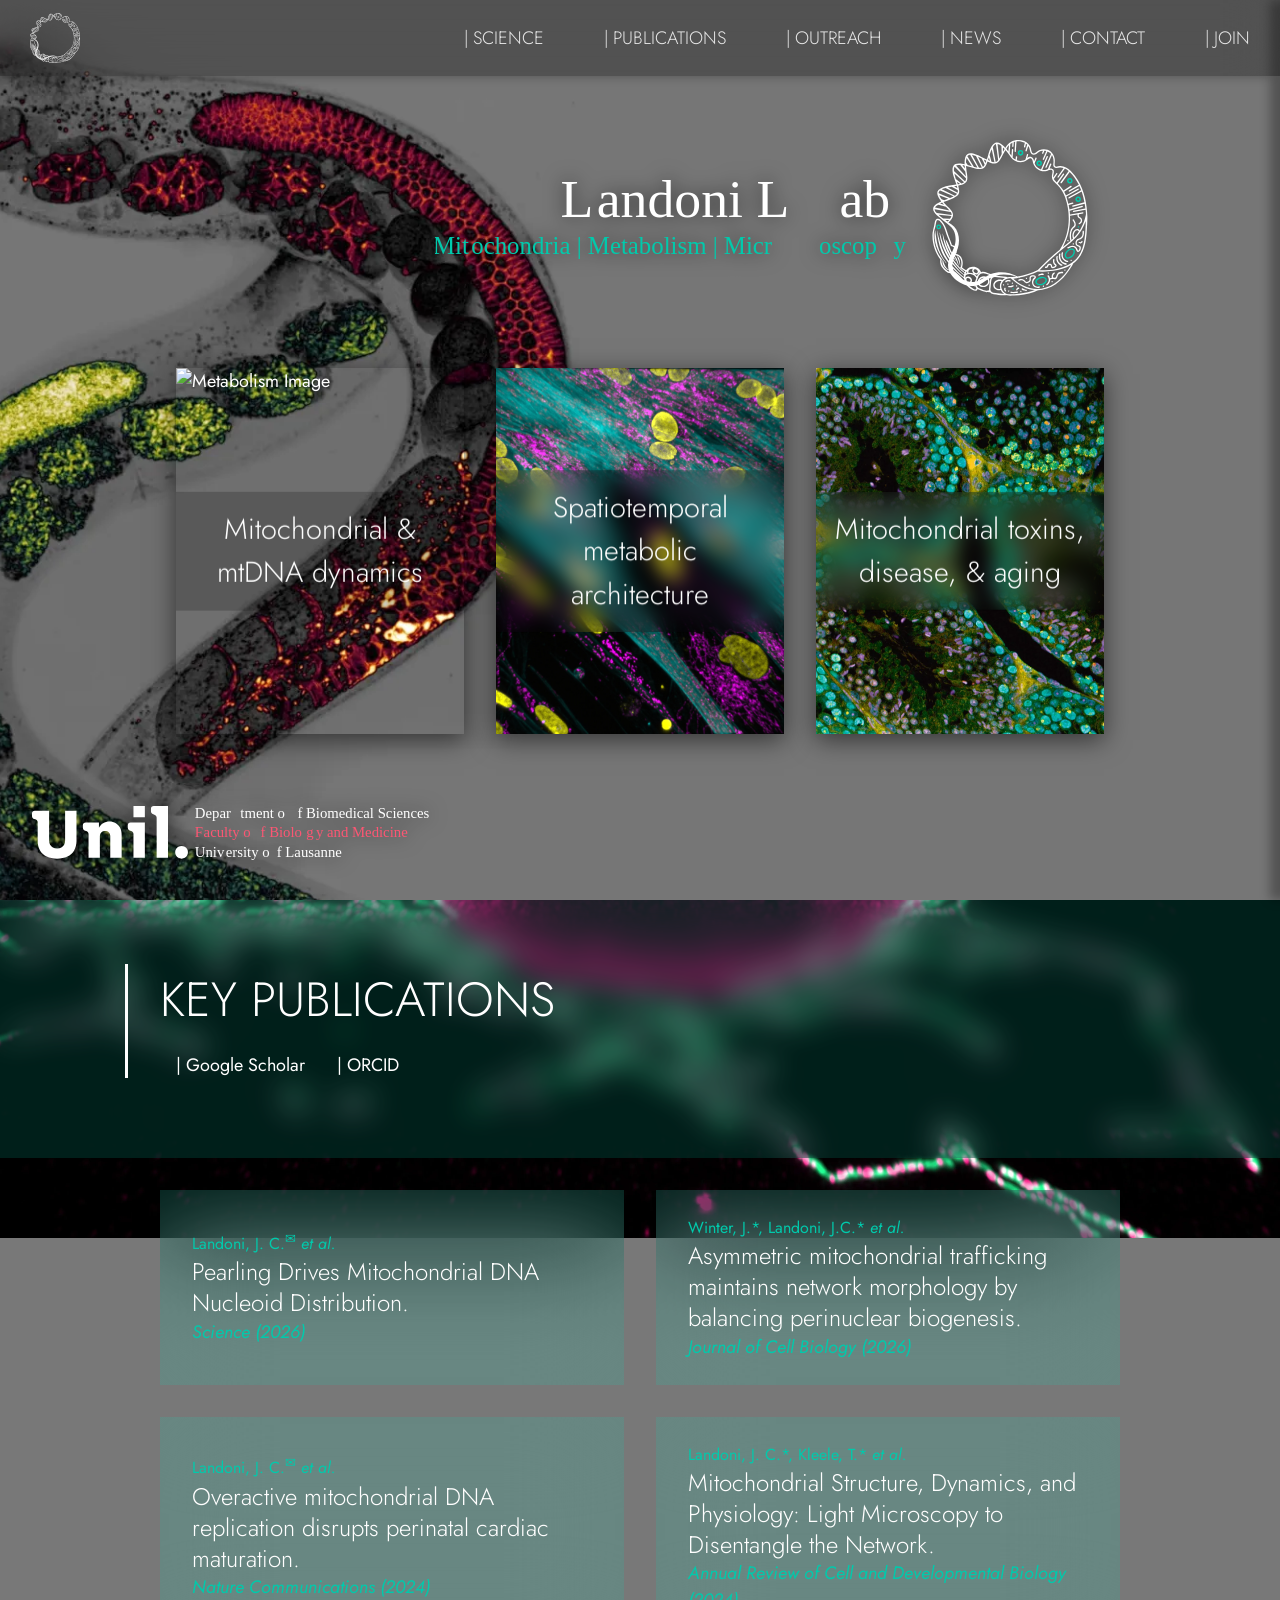
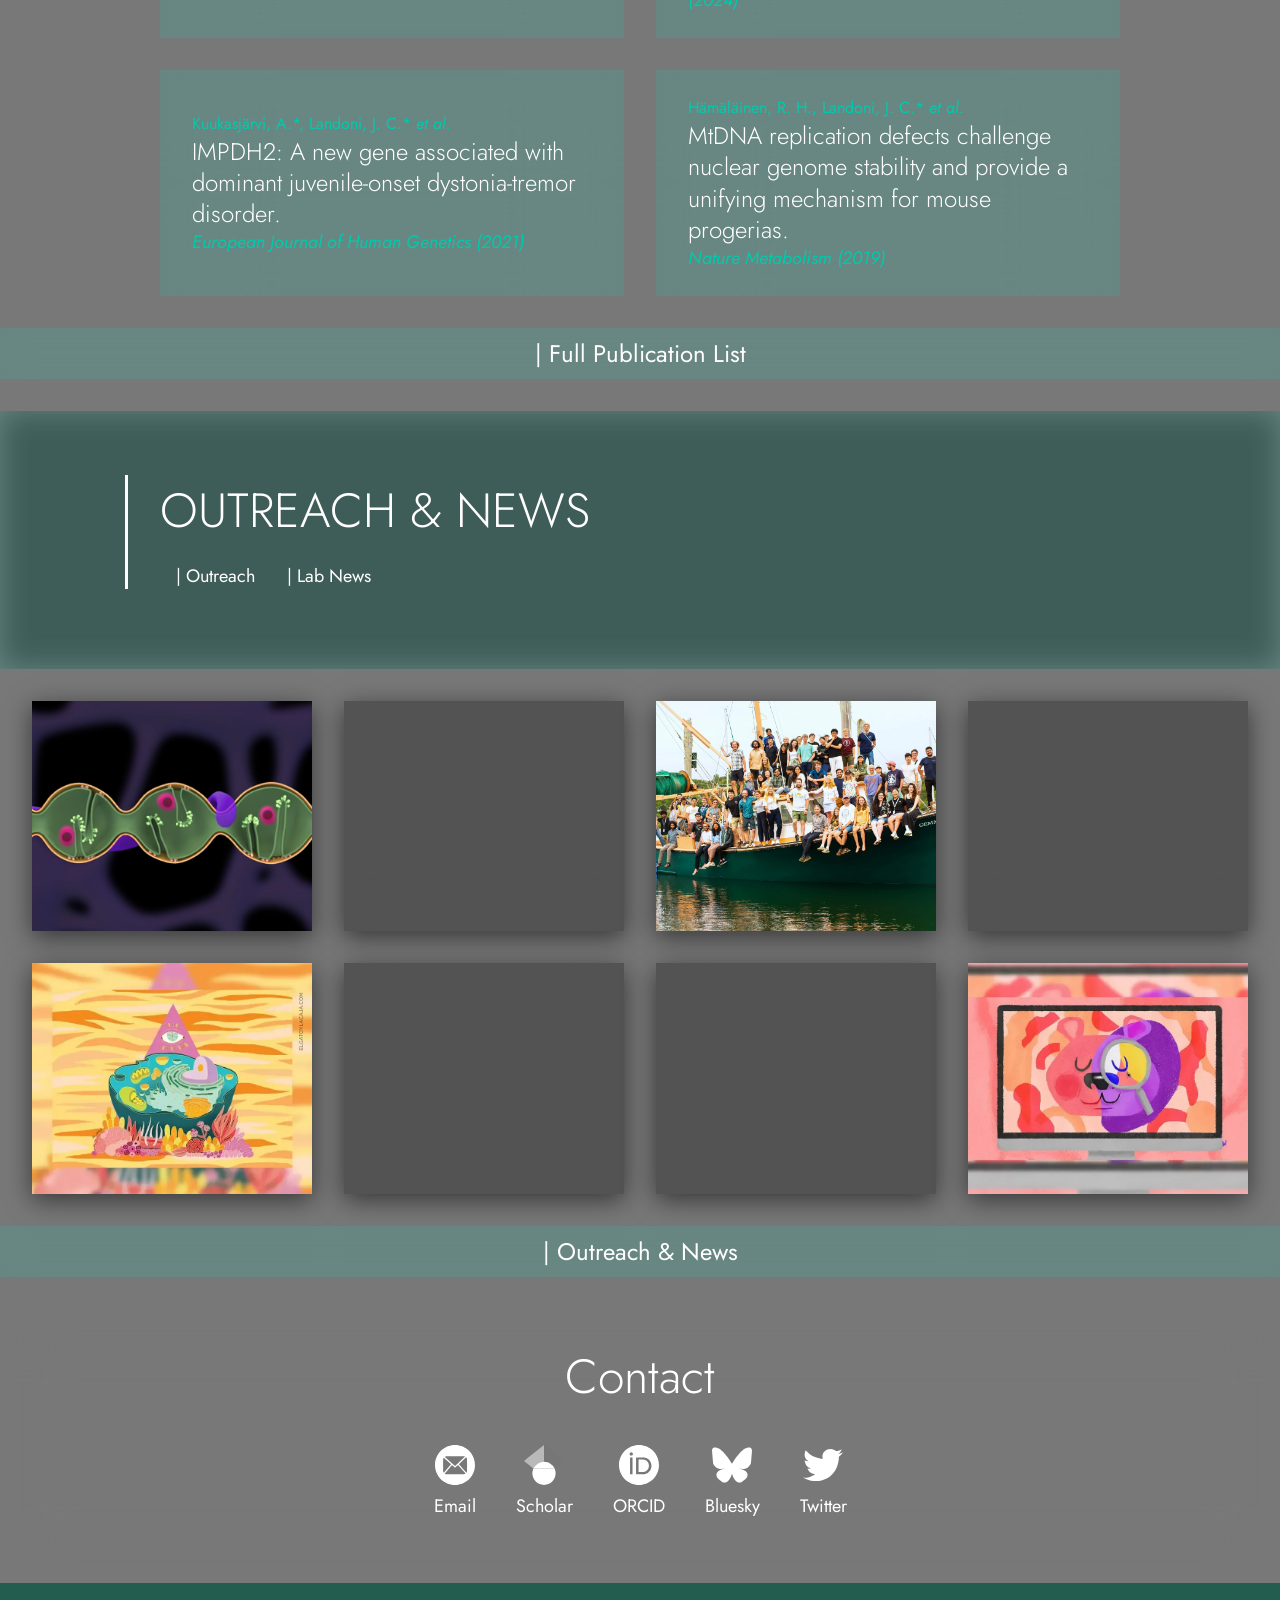
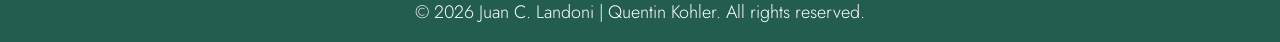
==== index.html @ ea21b9ed "Update index.html" ====
<!DOCTYPE html>
<html lang="en">
<head>
    <!-- ===== META & TITLE ===== -->
    <meta charset="UTF-8">
    <meta name="viewport" content="width=device-width, height=device-height, initial-scale=1.0">
    <title>Landoni Lab</title>
    
    <!-- ===== SEO META TAGS ===== -->
    <meta name="description" content="Research group at UNIL specializing in mitochondria, metabolism, ageing, and advanced microscopy. Exploring the dynamic orchestration between mitochondria and metabolism underlying health, disease and ageing.">
    <meta name="keywords" content="Landoni Lab, mitochondria, metabolism, ageing, aging, microscopy, mtDNA, mitochondrial dynamics, cell biology, UNIL, research group">
    <meta name="author" content="Landoni Lab">
    
    <!-- ===== OPEN GRAPH / SOCIAL SHARING ===== -->
    <meta property="og:title" content="Landoni Lab">
    <meta property="og:description" content="Research group at UNIL specializing in mitochondria, metabolism, ageing, and advanced microscopy.">
    <meta property="og:image" content="https://landonilab.github.io/images/Logo_black.png">
    <meta property="og:url" content="https://landonilab.github.io/">
    <meta property="og:type" content="website">
    
    <!-- ===== FAVICON ===== -->
    <!-- Browser tab icon using lab logo -->
    <link rel="icon" type="image/png" href="images/Logo_black.png">
    
    <!-- ===== FONT IMPORTS ===== -->
    <!-- Preconnect to Google Fonts for faster loading -->
    <link rel="preconnect" href="https://fonts.googleapis.com">
    <link rel="preconnect" href="https://fonts.gstatic.com" crossorigin>
    <link href="https://fonts.googleapis.com/css2?family=Jost:wght@300;400&display=swap" rel="stylesheet">
    
    <!-- ===== PERFORMANCE OPTIMIZATION ===== -->
    <!-- Hero background: highest priority, blocks render without it -->
    <link rel="preload" as="image" href="images/Hero.webp" fetchpriority="high">
    <!-- Research carousel images: in-viewport on load -->
    <link rel="preload" as="image" href="images/Green_dynamics_mtStayGold_U2OS__9_MMStack_Pos0_destripped.ome-1.gif">
    <link rel="preload" as="image" href="images/Muscle.webp">
    <link rel="preload" as="image" href="images/nmetab.webp">
    <!-- Below-fold section backgrounds: preload so parallax doesn't flash on scroll -->
    <link rel="preload" as="image" href="images/Publication2.webp">
    <!-- Pearling_POP.jpg is large — not preloaded to avoid blocking hero; browser fetches it on scroll -->
    <link rel="preload" as="image" href="images/Color_background.webp">

    <!-- ===== UNIFIED EXTERNAL STYLESHEET ===== -->
    <!-- All CSS is centralized in styles_JCL.css for consistency across pages -->
    <link rel="stylesheet" href="styles_JCL.css">

    <!-- ===== STRUCTURED DATA (Google Search) ===== -->
    <script type="application/ld+json">
    {
      "@context": "https://schema.org",
      "@type": "Organization",
      "name": "Landoni Lab",
      "url": "https://landonilab.github.io/",
      "logo": {
        "@type": "ImageObject",
        "url": "https://landonilab.github.io/images/Logo_black.png"
      },
      "description": "Research group at UNIL specializing in mitochondria, metabolism, ageing, and advanced microscopy."
    }
    </script>
</head>
<body>
      <header>
        <ul class="sidebar">
            <li onclick=hideSidebar()><a><img src="icons/close.svg" loading="eager" decoding="async"> </a></li>
            <li><a href="#science">| SCIENCE</a></li>
             <!-- <li><a href="Team.html">| TEAM</a></li> -->
            <li><a href="#publications">| PUBLICATIONS</a></li>
            <li><a href="Outreach.html">| OUTREACH</a></li>
            <li><a href="Outreach.html">| NEWS</a></li>
            <li><a href="#contact">| CONTACT</a></li>
            <li><a href="https://career5.successfactors.eu/career?company=universitdP&career_ns=job_listing_summary&navBarLevel=JOB_SEARCH&_s.crb=PsccOVQ6GYtc2oETUbXzVmM3LAk%3d">
                | JOIN</a></li>
        </ul>
        <nav id="navbar">
            <ul>
            <li><a href="index.html"><img class="lab-logo" src="./icons/SVG/LOGO.svg" alt="Lab Logo" loading="eager" decoding="async"></a></li>
                <!-- <li><a href="index.html"><img class="lab-logo" src="./icons/SVG/LOGO.svg" alt="Lab Logo" loading="eager" decoding="async">Landoni Lab</a></li> -->
            <li class="hideonmobile"><a href="#science">| SCIENCE</a></li>
            <!-- <li class="hideonmobile"><a href="Team.html">| TEAM</a></li> -->
            <li class="hideonmobile"><a href="#publications">| PUBLICATIONS</a></li>
            <li class="hideonmobile"><a href="#outreach">| OUTREACH</a></li>
            <li class="hideonmobile"><a href="Outreach.html">| NEWS</a></li>
            <li class="hideonmobile"><a href="#contact">| CONTACT</a></li>
            <li class="hideonmobile"><a href="https://career5.successfactors.eu/career?company=universitdP&career_ns=job_listing_summary&navBarLevel=JOB_SEARCH&_s.crb=PsccOVQ6GYtc2oETUbXzVmM3LAk%3d">
            | JOIN</a></li>
            <li class="menu-icon" onclick=showSidebar()><a><img src="icons/menu.svg" alt="Lab Logo" loading="eager" decoding="async"> </a></li>
        </ul>
        </nav>
</header>

<section class="home" id="science" style="--section-bg: url('images/Hero.webp');">
    <div class="home-blur-overlay"></div>

    <div class="hero-top">
        <picture class="hero-wordmark">
            <source media="(min-width: 1081px)" srcset="./icons/SVG/Logo_horizontal.svg">
            <img src="./icons/SVG/Logo_vertical.svg" alt="Landoni Lab" class="hero-wordmark-img" loading="eager" decoding="async">
        </picture>
    </div>

    <div class="research-focus">
            <div>
                <img src="images/Green_dynamics_mtStayGold_U2OS__9_MMStack_Pos0_destripped.ome-1.gif" alt="Metabolism Image" class="research-image" loading="eager" decoding="async">
                <a class="focus-title">
                    <h3>Mitochondrial & mtDNA dynamics</h3>
                </a>
            </div>
            <div>
                <img src="images/Muscle.webp" alt="Metabolism Image" class="research-image" loading="eager" decoding="async">
                <a class="focus-title">
                    <h3>Spatiotemporal</br>metabolic architecture</h3>
                </a>
            </div>
            <div>
                <img src="images/nmetab.webp" alt="Metabolism Image" class="research-image" loading="eager" decoding="async">
                <a class="focus-title">
                    <h3>Mitochondrial toxins,</br>disease, & aging</h3>
                </a>
            </div>
    </div>

    <div class="hero-bottom-bar">
        <!-- <a href="https://bsky.app/profile/jclandoni.bsky.social" target="_blank" aria-label="Bluesky">
            <img src="./icons/SVG/Bluesky.svg" alt="Bluesky" class="hero-bottom-icon" loading="lazy" decoding="async">
        </a>
        <a href="https://orcid.org/0000-0002-0318-6707" target="_blank" aria-label="ORCID">
            <img src="./icons/SVG/Orcid.svg" alt="ORCID" class="hero-bottom-icon" loading="lazy" decoding="async">
        </a> -->
        <a href="https://www.unil.ch/fbm/en/home/menuinst/recherche/ssf/dsb.html" target="_blank" aria-label="UNIL">
            <picture>
                <source media="(min-width: 1081px)" srcset="./icons/SVG/UNIL_FBM.svg">
                <img src="./icons/SVG/UNIL.svg" alt="UNIL" class="hero-bottom-icon--color" loading="lazy" decoding="async">
            </picture>
        </a>
    </div>
</section>

<section class="section-header publications-header" id="publications" style="--section-bg: url('images/Publication2.webp');">
    <div class="bg-titles">
    <div class="section-title" >
            <h1 id="publications-section-title">KEY PUBLICATIONS</h1>
            <div class="simple-publications-links">
                <!-- Google Scholar -->
                <a href="https://scholar.google.fi/citations?user=xxeYNK8AAAAJ&hl=en" target="_blank" class="simple-contact-item">
                    <span class="simple-publications-label">| Google Scholar</span>
                </a>

                <!-- ORCID -->
                <a href="https://orcid.org/0000-0002-0318-6707" target="_blank" class="simple-contact-item">
                    <span class="simple-publications-label">| ORCID</span>
                </a>

                <!-- GitHub -->
                <!-- <a href="https://github.com/jclandoni" target="_blank" class="simple-contact-item">
                    <span class="simple-publications-label">|  GitHub</span>
                </a> -->
            </div>

        </div>
    </div>
</section>

<section class="publications-content" style="--section-bg: url('images/Publication2.webp');">

    <div class="publications-grid">

        <a href="https://doi.org/10.1126/science.adu5646" target="_blank" class="publication-card">
            <span class="publication-authors">Landoni, J. C.<sup>✉</sup>, Lycas, M., Macuada, J., ... Manley, S.<sup>✉</sup></span>
            <span class="publication-authors-short">Landoni, J. C.<sup>✉</sup> <i>et al.</i></span>
            <span class="publication-title">Pearling Drives Mitochondrial DNA Nucleoid Distribution.</span>
            <span class="publication-journal">Science (2026)</span>
        </a>

        <a href="https://doi.org/10.64898/2025.12.08.692722" target="_blank" class="publication-card">
            <span class="publication-authors">Winter, J.*, Landoni, J.C.*, Holt, K., ... Koslover, E.F., Manley, S.<sup>✉</sup></span>
            <span class="publication-authors-short">Winter, J.*, Landoni, J.C.* <i>et al.</i></span>
            <span class="publication-title">Asymmetric mitochondrial trafficking maintains network morphology by balancing perinuclear biogenesis.</span>
            <span class="publication-journal">Journal of Cell Biology (2026)</span>
        </a>

        <a href="https://doi.org/10.1038/s41467-024-52164-1" target="_blank" class="publication-card">
            <span class="publication-authors">Landoni, J. C.<sup>✉</sup>, Erkul, S., Laalo, T., Goffart, S., Kivelä, R., ... Suomalainen, A.<sup>✉</sup></span>
            <span class="publication-authors-short">Landoni, J. C.<sup>✉</sup> <i>et al.</i></span>
            <span class="publication-title">Overactive mitochondrial DNA replication disrupts perinatal cardiac maturation.</span>
            <span class="publication-journal">Nature Communications (2024)</span>
        </a>

        <a href="https://doi.org/10.1146/annurev-cellbio-111822-114733" target="_blank" class="publication-card">
            <span class="publication-authors">Landoni, J. C.*, Kleele, T.*<sup>✉</sup>, Winter, J., Stepp, W., & Manley, S.<sup>✉</sup></span>
            <span class="publication-authors-short">Landoni, J. C.*, Kleele, T.* <i>et al.</i></span>
            <span class="publication-title">Mitochondrial Structure, Dynamics, and Physiology: Light Microscopy to Disentangle the Network.</span>
            <span class="publication-journal">Annual Review of Cell and Developmental Biology (2024)</span>
        </a>

        <a href="https://doi.org/10.1038/s41431-021-00939-1" target="_blank" class="publication-card">
            <span class="publication-authors">Kuukasjärvi, A.*, Landoni, J. C.*, Kaukonen, J., ... Suomalainen, A.<sup>✉</sup></span>
            <span class="publication-authors-short">Kuukasjärvi, A.*, Landoni, J. C.* <i>et al.</i></span>
            <span class="publication-title">IMPDH2: A new gene associated with dominant juvenile-onset dystonia-tremor disorder.</span>
            <span class="publication-journal">European Journal of Human Genetics (2021)</span>
        </a>

        <a href="https://doi.org/10.1038/s42255-019-0120-1" target="_blank" class="publication-card">
            <span class="publication-authors">Hämäläinen, R. H., Landoni, J. C.*, Ahlqvist, K. J.*, ... Suomalainen, A.<sup>✉</sup></span>
            <span class="publication-authors-short">Hämäläinen, R. H., Landoni, J. C.* <i>et al.</i></span>
            <span class="publication-title">MtDNA replication defects challenge nuclear genome stability and provide a unifying mechanism for mouse progerias.</span>
            <span class="publication-journal">Nature Metabolism (2019)</span>
        </a>

    </div>

            <div class="more-publications">
                <a href="https://scholar.google.com/citations?hl=en&user=xxeYNK8AAAAJ&">| Full Publication List</a>
            </div>


</section>


<section class="section-header outreach-header" id="outreach" style="--section-bg: url('images/Pearling_POP.webp');">
    <div class="bg-titles">
        <div class="section-title" >
            <h1>OUTREACH & NEWS</h1>

            <div class="simple-publications-links">
                <a href="Outreach.html" class="simple-contact-item">
                    <span class="simple-publications-label">| Outreach</span>
                </a>
                <a href="Outreach.html" class="simple-contact-item">
                    <span class="simple-publications-label">| Lab News</span>
                </a>
            </div>

        </div>
    </div>
    
</section>

<section class="outreach-section" style="--section-bg: url('images/Color_background.webp');">
    <div class="outreach-list">
        <ul class="outreach-grid">


          
            
            <li class="outreach-item">
                <a href="https://www.science.org/doi/10.1126/science.adu5646" target="_blank">
                    <img src="images/Iwasa.webp" alt="Pearling Paper" class="outreach-image" loading="lazy" decoding="async">
                    <div class="outreach-card-content">
                        <h3 class="outreach-title">Science: Pearling drives mitochondrial DNA nucleoid distribution</h3>
                    </div>
                </a>
            </li>

            <!-- Card 2: Swiss Biology Olympiad -->
            <li class="outreach-item">
                <a href="https://biology.olympiad.ch/en/" target="_blank">
                    <img src="images/IBOSwiss.webp" alt="Swiss Biology Olympiad" class="outreach-image" loading="lazy" decoding="async">
                    <div class="outreach-card-content">
                        <h3 class="outreach-title">Swiss Biology Olympiad Selective</h3>
                    </div>
                </a>
            </li>

            <li class="outreach-item">
                <a href="https://www.mbl.edu/education/advanced-research-training-courses/course-offerings/physiology-modern-cell-biology-using-microscopic-biochemical-and-computational-approaches" target="_blank">
                    <img src="images/MBL.webp" alt="MBL Physiology Course" class="outreach-image" loading="lazy" decoding="async">
                    <div class="outreach-card-content">
                        <h3 class="outreach-title">MBL Physiology Course</h3>
                    </div>
                </a>
            </li>


            <!-- Card 4: Yttrium 39 Periodic Table -->
            <li class="outreach-item">
                <a href="https://elgatoylacaja.com/author/jclandoni" target="_blank">
                    <img src="images/39.webp" alt="Yttrium 39 - Periodic Table" class="outreach-image" loading="lazy" decoding="async">
                    <div class="outreach-card-content">
                        <h3 class="outreach-title">Yttrium 39 - Periodic Table</h3>
                    </div>
                </a>
            </li>

            <!-- Card 3: Ctrl + Z Cellular Reprogramming -->
            <li class="outreach-item">
                <a href="https://elgatoylacaja.com/author/jclandoni" target="_blank">
                    <img src="images/ctrl_z.webp" alt="Ctrl + Z — Cellular Reprogramming" class="outreach-image" loading="lazy" decoding="async">
                    <div class="outreach-card-content">
                        <h3 class="outreach-title">Ctrl + Z — Cellular Reprogramming</h3>
                    </div>
                </a>
            </li>


            <!-- Card 7: Dato Encerrado Podcast Spotify -->
            <li class="outreach-item">
                <a href="https://mitopatients.org/mito-week/" target="_blank">
                    <img src="images/Dato.webp" alt="World Mitochondrial Disease Week" class="outreach-image" loading="lazy" decoding="async">
                    <div class="outreach-card-content">
                        <h3 class="outreach-title">Dato Encerrado Podcast</h3>
                    </div>
                </a>
               <!-- <a href="https://open.spotify.com/episode/79DHvKpMBzsExR1MN94fsN" target="_blank">
                    <div class="outreach-image">
                        <iframe src="https://open.spotify.com/embed/episode/79DHvKpMBzsExR1MN94fsN?utm_source=generator&theme=0" frameborder="0" allowfullscreen allow="autoplay; clipboard-write; encrypted-media; fullscreen; picture-in-picture" loading="lazy" style="width:100%;height:100%;border:0;position:relative;top:50%;transform:translateY(-50%);overflow:hidden;pointer-events:none;"></iframe>
                    </div>
                    <div class="outreach-card-content">
                        <h3 class="outreach-title">Dato Encerrado Podcast</h3>
                    </div>
                </a> -->
            </li>
            

    <!-- Card 6: Mitochondrial Musical YouTube -->
            <li class="outreach-item">
                <a href="https://www.youtube.com/watch?v=xubDb7w9-zo" target="_blank">
                    <div class="outreach-image">
                        <iframe src="https://www.youtube.com/embed/xubDb7w9-zo?si=C29anRvtdqioTS3Y" title="YouTube video player" frameborder="0" allow="accelerometer; autoplay; clipboard-write; encrypted-media; gyroscope; picture-in-picture; web-share" referrerpolicy="strict-origin-when-cross-origin" allowfullscreen style="width:100%;height:100%;border:0;pointer-events:none;"></iframe>
                    </div>
                    <div class="outreach-card-content">
                        <h3 class="outreach-title">Mitochondrial Musical - GYSS</h3>
                    </div>
                </a>
            </li>

            <!-- Card 8: Ctrl + F Genome Editing -->
            <li class="outreach-item">
                <a href="https://elgatoylacaja.com/author/jclandoni" target="_blank">
                    <img src="images/ctrl_f.webp" alt="Ctrl + F — Genome Editing" class="outreach-image" loading="lazy" decoding="async">
                    <div class="outreach-card-content">
                        <h3 class="outreach-title">Ctrl + F — Genome Editing</h3>
                    </div>
                </a>
            </li>
        </ul>
    </div>  

<!-- <img src="images/Logo_black.png" alt="Metabolism Image" class="logo"> -->

            <div class="more-publications">
                <a href="Outreach.html">| Outreach & News</a>
            </div>

</section>

        <div id="contact" class="contact-section" style="--section-bg: url('images/Color_background.webp');">

        <div class="bg-titles-contact">
                <!-- Section Title -->
                <h1 class="contact-title">Contact</h2>

            <!-- Contact Links -->
            <div class="simple-contact-links">
                <!-- Email -->
                <a href="mailto:juan.landoni@unil.ch" class="simple-contact-item">
                    <img src="./icons/SVG/Mail.svg" alt="Email" class="simple-contact-icon" loading="lazy" decoding="async">
                    <span class="simple-contact-label">Email</span>
                </a>

                <!-- Google Scholar -->
                <a href="https://scholar.google.fi/citations?user=xxeYNK8AAAAJ&hl=en" target="_blank" class="simple-contact-item">
                    <img src="./icons/SVG/Scholar.svg" alt="Scholar" class="simple-contact-icon" loading="lazy" decoding="async">
                    <span class="simple-contact-label">Scholar</span>
                </a>

                <!-- ORCID -->
                <a href="https://orcid.org/0000-0002-0318-6707" target="_blank" class="simple-contact-item">
                    <img src="./icons/SVG/Orcid.svg" alt="ORCID" class="simple-contact-icon" loading="lazy" decoding="async">
                    <span class="simple-contact-label">ORCID</span>
                </a>

                <!-- LinkedIn
                <a href="https://www.linkedin.com/in/jclandoni" target="_blank" class="simple-contact-item">
                    <img src="./icons/SVG/Linkedin.svg" alt="LinkedIn" class="simple-contact-icon" loading="lazy" decoding="async">
                    <span class="simple-contact-label">LinkedIn</span>
                </a> -->

                <!-- GitHub
                <a href="https://github.com/landonilab" target="_blank" class="simple-contact-item">
                    <img src="./icons/SVG/Github.svg" alt="GitHub" class="simple-contact-icon" loading="lazy" decoding="async">
                    <span class="simple-contact-label">GitHub</span>
                </a> -->

                <!-- Bluesky -->
                <a href="https://bsky.app/profile/jclandoni.bsky.social" target="_blank" class="simple-contact-item">
                    <img src="./icons/SVG/Bluesky.svg" alt="Bluesky" class="simple-contact-icon" loading="lazy" decoding="async">
                    <span class="simple-contact-label">Bluesky</span>
                </a>
                <!-- X (Twitter) -->
                <a href="https://x.com/jclandoni" target="_blank" class="simple-contact-item">
                    <img src="./icons/SVG/Twitter.svg" alt="X" class="simple-contact-icon" loading="lazy" decoding="async">
                    <span class="simple-contact-label">Twitter</span>
                </a>
            </div>
        </div>
                </div>

                <footer>
    <div class="footer">
        <p>&copy; 2026 Juan C. Landoni | Quentin Kohler. All rights reserved.</p>
    </div>


  <script src="App_q.js"></script>

                </footer>

</body>
</html>
---- styles_JCL.css ----
:root {
    /* --titles-color: #00806c; global scope */
    --titles-color: #00caac; /* global scope */
    --line-width: 3px;
    --box-color: #007dca;
    --footer-color: #235d50;
    --secondary-bg-color: #787878;
    --padding: 20px;
    --fontWeight: 300;
    --alpha-color: rgba(0, 234, 199, 0.13);
    --alpha-color2: rgba(0, 204, 173, 0.369);

    /* Unified Typography - 3 sizes only */
    --font-size-large: clamp(2rem, 5vw, 3rem);      /* Headings */
    --font-size-medium: clamp(1.125rem, 2.5vw, 1.5rem); /* Subheadings */
    --font-size-body: clamp(1rem, 2vw, 1.125rem);   /* Body text */
}

* {
    margin: 0;
    padding: 0;
}

html {
  scroll-behavior: smooth;
}

body{
    font-family: "Jost", sans-serif;
    background-color: var(--secondary-bg-color);
    font-optical-sizing: auto;
    font-size: var(--font-size-body);
    min-height: 100vh;
    margin: 0;
    padding: 0;
    overflow: auto;
    font-style: normal;
    color: #ffffff; /* Ensure default text color is white across the site */
}

section {
    display: flow-root;
    padding-bottom: 0;
}

h1{
    font-family: "Jost", sans-serif;
    font-weight: var(--fontWeight);
    color:rgb(255, 255, 255);
    font-size: var(--font-size-large);
    line-height: 1.5;
    margin: 0;
}

h2{
    font-family: "Jost", serif;
    font-weight: var(--fontWeight);
    color: var(--titles-color);
    font-size: var(--font-size-medium);
    line-height: 1.5;
    margin: 0rem;
}

h3{
    font-weight: var(--fontWeight);
    color: white;
    font-size: var(--font-size-medium);
    line-height: 1.5;
    margin: 0;
}

p{
    font-weight: var(--fontWeight);
    font-size: var(--font-size-body);
    color: white;
    line-height: 1.5;
    margin: 0;
}

b, strong {
    font-weight: 700;
}


#navbar{
    position: fixed;
    padding-top:20px;
    padding-bottom:20px;
    width:100vw;
    height:4vh;
        background-color: rgba(0, 0, 0, 0.3);
    backdrop-filter: blur(25px);
    box-shadow: -10px 0 10px rgba(0, 0, 0, 0.3);
    /* background: linear-gradient(to bottom, rgba(0, 0, 0, 0.8), rgba(0, 0, 0, 0.5), rgba(255, 255, 255, 0)); */
    z-index: 900;
    transition: top 0.3s ease;
}

nav ul{
    width: 100%;
    height: 100%;
    list-style: none;
        transition: color 0.2s, opacity 0.2s;
        font-weight: 400;
        font-synthesis: weight;
        opacity: 0.85;
    justify-content: flex-end;
    display: flex;
    align-items: center;
}

nav li,
.sidebar li {
   height: 50px;
}

nav a,
.sidebar a {
    height: 100%;
    color: rgb(255, 255, 255);
    display: flex;
    padding: 0 30px;
    align-items: center;
    text-decoration: none;
    font-size: var(--font-size-body);
    font-weight: var(--fontWeight);
    transition: color 0.3s ease, text-shadow 0.3s ease;
}

nav a:hover,
nav a:focus,
.sidebar a:hover,
.sidebar a:focus {
    /* font-weight: 400; */
    text-shadow: 0 0 2px #fff, 0 0 2px #fff;
    outline: none;
}

nav a:focus-visible,
.sidebar a:focus-visible {
    outline: 2px solid var(--titles-color);
    outline-offset: 4px;
}

nav li:first-child{
    margin-right: auto;
}

.menu-icon{
    display: none;
}

.lab-logo{
    height: 50px;
    margin-right:10px;
    /* margin-left: 20px; */
}

.sidebar {
    position: fixed;
    top: 0;
    list-style: none;
    right: -250px; /* hidden off-screen */
    height: 100vh;
    width: 250px;
    backdrop-filter: blur(80px);
    background-color: rgba(0, 0, 0, 0.4);
    box-shadow: -10px 0 10px rgba(0, 0, 0, 0.3);
    display: flex; /* keep flex for content */
    flex-direction: column;
    align-items: flex-start;
    justify-content: flex-start;
    z-index: 999;
    transition: right 0.4s ease;
}

/* When sidebar is open */
.sidebar.open {
    right: 0;
}

.sidebar li{
    width: 100%;
}

.home{
    background-image: var(--section-bg, none);
    color: rgb(255, 255, 255);
    background-size: cover;
    background-position: center;
    background-repeat: no-repeat;
    background-attachment: fixed;
    background-blend-mode: normal;
    background-color: #000000;
    position: relative;
    overflow-x: hidden;
    overflow-y: auto;
    display: flex;
    flex-direction: column;
    /* justify-content: space-between; */
    min-height: 100vh;
    height: auto;
    padding-top: calc(4vh + 40px);
    box-sizing: border-box;
}

.home-blur-overlay {
      display: none;
    /* position: absolute;
    inset: 0;
    background: rgba(0, 0, 0, 0.5);
    backdrop-filter: blur(20px);
    -webkit-backdrop-filter: blur(20px);
    z-index: 0;
    mask-image: radial-gradient(ellipse 70% 40% at 70% 25%, black 20%, transparent 70%);
    -webkit-mask-image: radial-gradient(ellipse 70% 40% at 70% 25%, black 20%, transparent 70%); */
}

#home{
    min-height:95vh; /* or 63vh if you want */
    box-sizing: border-box;
    padding-top: 33vh;
    position: relative;
    z-index: 1;
}

#science {
    position: relative;
    z-index: 2;
}

/* .home-container{
    position: relative;
    margin0%;
    /* margin-bottom: 20%; */
    /* padding: 2rem;
    padding-right: 10rem;
    height: 33%; */
/* } */
 
.home-content{
    position:relative;
    max-width: 800px;
    padding-right: 2rem;
    border-right: #ffffff var(--line-width) solid;
}

.hero-top {
    flex: 0 0 auto;
    box-sizing: border-box;
    position: relative;
    justify-content: flex-end;
    text-align: right;
    z-index: 1;
    display: flex;
    align-items: center;
    padding: 2rem 15%;
    padding-top: 4rem;
    gap: 2rem;
}

.hero-lab-logo {
    width: 200px;
    height: auto;
    flex-shrink: 0;
    opacity: 0.85;
    filter: brightness(0) invert(1);
}

.hero-wordmark {
    display: flex;
    align-items: center;
}

.hero-wordmark-img {
    width: clamp(370px, 51vw, 740px);
    height: auto;
    filter: drop-shadow(0px 0px 10px rgba(0, 0, 0, 0.7));
}

.research-focus{
    position: relative;
    z-index: 1;
    flex: 1;
    overflow: visible;
    color: #ffffff;
    display: grid;
    grid-template-columns: repeat(3, 1fr);
    grid-template-rows: minmax(300px, 1fr);
    box-sizing: border-box;
    padding: 2.5rem 3rem;
    gap: 2rem;
    width:80%;
    margin: 0 auto;
}
 
.research-focus div{
    position: relative;
    width: 100%;
    min-height: 350px;
    overflow: hidden;
    box-shadow: 0 6px 24px rgba(0, 0, 0, 0.55);
}

.hero-bottom-bar {
    flex: 0 0 auto;
    position: relative;
    z-index: 1;
    display: flex;
    justify-content: flex-start;
    align-items: center;
    padding: 2rem;
    gap: 1.5rem;
}



.hero-bottom-icon--color {
    filter: drop-shadow(0px 0px 10px rgba(0, 0, 0, 0.7));
    height: clamp(20px, 5vw, 55px);
}

.scroll-down-indicator{
    text-align: center;
    position: relative;
    bottom: 5vh;
}


.section-title{
    border-left: #ffffff var(--line-width) solid;
    margin-left: 10%;
    padding-left: 2rem;
}

/* Section headers - separate sections for bg-titles */
.section-header {
    padding: 0;
}

.publications-header {
    /* Match the publications section background and positioning */
    background-image: var(--section-bg);
    background-size: cover;
    background-position: 50% 10%;
    background-repeat: no-repeat;
    background-attachment: fixed;
}

.publications-content {
    background-image: var(--section-bg);
    color: white;
    background-size: cover;
    background-repeat: no-repeat;
    background-position: 50% 10%;
    background-attachment: fixed;
}

.outreach-header {
    /* Match the outreach section background and positioning */
    background-image: var(--section-bg);
    background-size: cover;
    background-position: center;
    background-attachment: fixed;
}

.outreach-section {
    background-image: var(--section-bg);
    background-size: cover;
    background-position: center;
    background-repeat: no-repeat;
    background-attachment: fixed;
}

.research-image{
    position: absolute;
    width: 100%;
    height: 100%;
    object-fit: cover;
}

.focus-title{
    position: absolute;
    top: 50%;
    left: 0;
    transform: translateY(-50%);
    text-align: center;
    background: rgba(0, 0, 0, 0.196);
    backdrop-filter: blur(10px);
    -webkit-backdrop-filter: blur(10px);
    width: 100%;
    padding: 1rem;
    box-sizing: border-box;
}

.focus-title h3 {
    font-size: clamp(1.3rem, 3vw, 1.8rem);
}


.publications-grid {
    padding: 2rem;
    display: grid;
    grid-template-columns: repeat(2, minmax(200px, 1fr));
    gap: 2rem;
    list-style: none;
    margin: 0 10%;
}

.publication-card {
    background: var(--alpha-color);
    backdrop-filter: blur(50px);
    padding: 1.5rem 2rem;
    display: grid;
    place-content: center;
    gap: 0.4rem;
    text-decoration: none;
    color: inherit;
    transition: background 0.3s ease, transform 0.2s ease;
}

.publication-card:hover,
.publication-card:focus {
    background: var(--alpha-color2);
}

.publication-card:focus-visible {
    outline: 2px solid var(--titles-color);
    outline-offset: 4px;
}

.publication-title {
    font-size: var(--font-size-medium);
    font-weight: var(--fontWeight);
    color: #ffffff;
    line-height: 1.3;
    display: block;
}

.publication-authors {
    font-size: var(--font-size-body);
    line-height: 1.5;
    font-style: italic;
    color: var(--titles-color);
    display: block;
}

.publication-journal {
    font-size: var(--font-size-body);
    line-height: 1.5;
    font-style: italic;
    color: var(--titles-color);
    display: block;
}

.publications-grid a {
    background: var(--alpha-color);
    backdrop-filter: blur(50px);
    display: block;
    transition: background 0.8s ease;
} 

.publications-grid a:hover {
     background: var(--alpha-color2);
}

.simple-publications-links {
    color: white;
    display: flex;   
    justify-content: left;
    flex-wrap: nowrap;
    font-size: var(--font-size-body);
    gap: 2rem;
    margin: 1rem;
    overflow-x: auto;
}

.simple-publications-label {
    color: white;
    display: flex;
    flex-direction: column;
    align-items: center;
    text-decoration: none;
}

.simple-publications-label:hover {
    font-weight: 400;
}

.team-name {
    font-weight: var(--fontWeight);
    color: black;
    font-size: var(--font-size-medium);
    line-height: 1.5;
    margin: 0;
}

.team-desc {
    font-weight: var(--fontWeight);
    font-size: var(--font-size-body);
    color: black;
    line-height: 1.5;
    margin: 0;
}

.team-list {
    padding: 3rem 0;
    display: flex;
    flex-direction: column;
    gap: 1.5rem;
    align-items: flex-start;
    width: 50vw;
    margin: 0 auto;
}

.team-subtitle {
    font-weight: var(--fontWeight);
    color: black;
    font-size: var(--font-size-medium);
    line-height: 1.5;
    margin: 0;
    padding: 2rem;
    padding-left: 55%;
    /* Break out of the 50vw container to span full viewport width */
    width: 100vw;
    position: relative;
    left: 50%;
    transform: translateX(-50%);
    box-sizing: border-box;
    background: rgba(255, 255, 255, 0.3);
    backdrop-filter: blur(20px);
    -webkit-backdrop-filter: blur(20px);
}

.team-card {
    display: grid;
    grid-template-columns: 120px 1fr;
    gap: 2rem;
    align-items: center;
    background: rgba(255, 255, 255, 0.3);
    backdrop-filter: blur(20px);
    -webkit-backdrop-filter: blur(20px);
    padding: 1.5rem 2rem;
    width: 100%;
    box-sizing: border-box;
}

.team-photo {
    width: 120px;
    height: 120px;
    border-radius: 50%;
    object-fit: cover;
}

.more-publications{
    position: relative;
    display: block;
    padding-bottom: 2rem;
    margin: auto;
    
}

.more-publications a{
    color: white;
    padding-left: 5px;
    font-size: var(--font-size-medium);
    text-decoration: none;
    display: block;
    text-align: center;
    padding: 0.5rem;
    
    background: var(--alpha-color);
    backdrop-filter: blur(15px);
    -webkit-backdrop-filter: blur(15px);
    transition: background 0.3s ease;
}

.more-publications a:hover{
    font-weight: 400;
     background: var(--alpha-color2);
}

.outreach-list{
    padding: 1rem;
}

.outreach-grid{
    display: grid;
    margin:1rem;
    grid-template-columns: repeat(4, 1fr);
    gap: 2rem;
    padding: 0;
    list-style: none;
}

.outreach-grid li{
    position: relative;
    display:flex;
    flex-direction: row;
    height: 18vw;
    background-color: rgba(0, 0, 0, 0.3);
    backdrop-filter: blur(25px);
    box-shadow: 0 6px 24px rgba(0, 0, 0, 0.55);
}

/* .outreach-grid a {
    display:flex;
    height: 10px;
    color: white;
    text-decoration: none;
    transition: background 0.2s ease;
    
} */

.outreach-item {
    position: relative;
    text-align: left;
    height: 18vw;
    overflow: hidden;
}

.outreach-item a {
    display: block;
    width: 100%;
    height: 100%;
    text-decoration: none;
}

.outreach-card-content {
    position: absolute;
    bottom: 0;
    left: 0;
    width: 100%;
    padding: 1.5rem 2rem;
    box-sizing: border-box;
    background: rgba(0, 0, 0, 0.4);
    backdrop-filter: blur(15px);
    -webkit-backdrop-filter: blur(15px);
    text-align: center;
    transform: translateY(100%);
    transition: transform 0.3s ease;
}

.outreach-item:hover .outreach-card-content {
    transform: translateY(0);
}


.outreach-title{ 
    text-align: center;
    color: white;
    margin: 0;
    padding: 0;
}

.outreach-image {
    position: relative;
    width: 100%;
    height: 100%;
    object-fit: cover;
}

/* Placeholder for missing or unavailable outreach images */
.outreach-placeholder {
    display: block;
    width: 100%;
    height: 100%;
    background: repeating-linear-gradient(
        -45deg,
        #1a1c2e,
        #1a1c2e 12px,
        #22253a 12px,
        #22253a 24px
    );
}

/* Badge overlay for cards whose external link is not yet available */
li.outreach-item.link-missing::after {
    content: "LINK PENDING";
    position: absolute;
    top: 0.6rem;
    right: 0.6rem;
    background: rgba(255, 140, 0, 0.92);
    color: #fff;
    font-size: 0.55rem;
    font-weight: 700;
    letter-spacing: 0.1em;
    padding: 0.25rem 0.55rem;
    border-radius: 3px;
    z-index: 10;
    pointer-events: none;
    text-transform: uppercase;
}

.outreach-grid .outreach-desc {
    height: 18vw;
    background: rgba(0, 0, 0, 0.3);
    backdrop-filter: blur(25px);
    -webkit-backdrop-filter: blur(25px);
    padding: 1.5rem;
    box-sizing: border-box;
    display: flex;
    flex-direction: column;
    justify-content: center;
    gap: 0.5rem;
    color: white;
    list-style: none;
    overflow: hidden;
    text-align: left;
}

.outreach-grid .outreach-desc h2,
.outreach-grid .outreach-desc h3 {
    text-align: left;
    padding: 0;
}

.outreach-grid .outreach-desc h3 {
    margin: 0;
    font-size: clamp(0.8rem, 1.2vw, 1.1rem);
    line-height: 1.3;
}

.outreach-grid .outreach-desc p {
    margin: 0;
    font-size: clamp(0.7rem, 1vw, 0.95rem);
    line-height: 1.4;
    overflow: hidden;
    display: -webkit-box;
    -webkit-line-clamp: 5;
    -webkit-box-orient: vertical;
}

.outreach-btns {
    display: flex;
    flex-direction: row;
    flex-wrap: wrap;
    gap: 0.4rem;
    margin-top: 0.5rem;
}

.outreach-link-btn {
    display: inline-block;
    align-self: flex-start;
    margin-top: 0;
    padding: 0.35rem 0.9rem;
    border: 1px solid rgba(255, 255, 255, 0.7);
    color: white;
    text-decoration: none;
    font-size: clamp(0.65rem, 0.9vw, 0.85rem);
    letter-spacing: 0.05em;
    transition: background 0.2s, border-color 0.2s;
}

.outreach-link-btn:hover {
    background: rgba(255, 255, 255, 0.15);
    border-color: white;
}

.outreach-link-btn--disabled {
    opacity: 0.4;
    cursor: default;
    pointer-events: none;
}

/* Vertical image credit — right edge, reads bottom-to-top */
.img-credit {
    position: absolute;
    right: 0;
    bottom: 0;
    writing-mode: vertical-rl;
    transform: rotate(180deg);
    font-size: 0.48rem;
    color: rgba(255, 255, 255, 0.55);
    background: rgba(0, 0, 0, 0.22);
    padding: 0.35rem 0.12rem;
    letter-spacing: 0.04em;
    line-height: 1;
    pointer-events: none;
    user-select: none;
    z-index: 5;
}
.img-credit:empty { display: none; }

.bg-titles{
    padding-top: 4rem;
    padding-bottom: 4rem;
    padding-right: 2rem;
    background-color: var(--alpha-color);
    backdrop-filter: blur(15px) brightness(0.6);
    -webkit-backdrop-filter: blur(15px) brightness(0.6);   
}

.bg-titles-contact{
    padding-top:1rem;
    padding-bottom:1rem;
    backdrop-filter: blur(25px);

}

.contact-section {
    background-image: var(--section-bg);
    background-size: cover;
    background-position: center;
    background-attachment: fixed;
    color: white;
    text-align: center;
    padding:1rem;
}

.simple-contact-links {
    display: flex;
    /* backdrop-filter: blur(25px); */
    padding:2rem;
    justify-content: center;
    flex-wrap: wrap;
    gap: 2.5rem;
}

/* Individual contact item */
.simple-contact-item {
    display: flex;
    flex-direction: column;
    align-items: center;
    text-decoration: none;
    transition: text-shadow 0.3s ease;
}

.simple-contact-item:hover,
.simple-contact-item:focus {
    text-shadow: 0 0 1px #fff, 0 0 1px #fff;
    outline: none;
}

.simple-contact-item:focus-visible {
    outline: 2px solid var(--titles-color);
    outline-offset: 4px;
}

/* Contact icon styling */
.simple-contact-icon {
    width: 40px;
    height: 40px;
    margin-bottom: 0.5rem;
}

/* Contact label text */
.simple-contact-label {
    color: white;
    font-size: var(--font-size-body);
    text-align: center;
}


.footer{
    background-color: var(--footer-color);
    color: #ffffff;
    text-align: center;
    padding: 1rem 0;
}


/* Mobile */
@media (max-width: 1080px) {

/* background-attachment: fixed causes repaints and is broken on iOS Safari — disable for mobile */
.home,
.publications-header,
.publications-content,
.outreach-header,
.outreach-section,
.contact-section {
    background-attachment: scroll;
    background-position: 30%;
}

.team-list {
    width: 90vw;
}

.team-subtitle {
    padding-left: 3rem;
}

.team-card {
    grid-template-columns: 80px 1fr;
    gap: 1rem;
    padding: 1rem 1.25rem;
    align-items: start;
}

.team-card img {
    align-self: start;
    width: 80px !important;
    height: 80px !important;
}

.hero-lab-logo {
    display: none;
}

.hero-wordmark-img {
    width: clamp(350px, 60vw, 400px);
}

.hero-top {
    justify-content: center;
    padding: 2.5rem;
    padding-bottom: 0rem;
}

.hero-bottom-bar {
    padding: 1rem;
    padding-top: 0rem;
    padding-bottom: 2rem;
    gap: 0.75rem;
   justify-content: flex-end;

}

.hero-bottom-icon {
    height: clamp(22px, 6vw, 32px);
}

.hero-bottom-icon--color {
    height: clamp(26px, 8vw, 40px);
}

.bg-titles{
    padding-top: 2rem; 
    padding-bottom: 2rem;
}

#home {
    padding-top: 20vh;
}

.home-container {
    margin-left: 5%;
    margin-right: 5%;
    /* padding-right: 1rem; */
}

h1{
    font-weight: var(--fontWeight);
    color:rgb(255, 255, 255);
    line-height: 1.5;
    font-size: 1.4rem;
    margin: 0;
}

h3{
    font-weight: var(--fontWeight);
    color: white;
    text-align: center;
    line-height: 1.5;
    padding: 10px;
    margin: 0;
}


p{
    font-weight: var(--fontWeight);
    line-height: 1.5;
    margin: 0;
}


.lab-name{
    font-size: 2rem;
}

.home-content h2 {
    font-size: 0.85rem;
}

.home-content p {
    font-size: 0.8rem;
}

.hideonmobile{
    display: none;
}

.menu-icon{
    display:flex;
}

.section-title{
    width: 80vw;
    border-left: #ffffff var(--line-width) solid;
    margin-left: 2rem;
    padding-left: 1rem;
}

.research-focus{
    flex: 1;
    min-height: 0;
    overflow-x: scroll;
    overflow-y: hidden;
    scroll-snap-type: x mandatory;
    -webkit-overflow-scrolling: touch;
    scrollbar-width: none;
    display: flex;
    flex-direction: row;
    width: 100%;
    box-sizing: border-box;
    padding: 2rem;
    padding-top: 2rem;
    gap: 1rem;
}

.research-focus::-webkit-scrollbar {
    display: none;
}

.research-focus > div {
    scroll-snap-align: center;
    width: 70vw;
    flex-shrink: 0;
    /* height: 90%; */
}

.focus-title{
    position: absolute;
    top: 50%;
    left: 0;
    padding: 0.5rem;
    transform: translateY(-50%);
    text-align: center;
    width: 100%;
    box-sizing: border-box;
}


.simple-publications-links{
    color: white;
    display: flex;   
    gap: 0.5rem;
    margin: 0 auto;
}

.simple-publications-label {
    color: white;
    padding:0.3rem;
    display: flex;
    flex-direction: column;
    align-items: center;
    text-decoration: none;
}

.publications-grid {
    padding: 1rem;
    display: grid;
    grid-template-columns: repeat(1, minmax(200px, 1fr));
    justify-content: center;
    gap: 1rem;
    list-style: none;
    margin: 0 2rem;
}

.publication-card {
    min-height: auto;
    padding: 1.2rem;
}

.more-publications{
    /* background: radial-gradient(rgba(0,0,0,1),rgba(0,0,0,0.3), rgba(0,0,0,0),rgba(0,0,0,0));
    background-color: var(--alpha-color);
    backdrop-filter: blur(25px); */
    position: relative;
    display: block;
    width: 50%;
    height: 5%;
    margin: auto;
    padding-bottom: 1rem;
}


.more-publications a{
    color: white;
    padding-left: 5px;
    font-size: var(--font-size-body);
    text-decoration: none;
    display: block;
    text-align: center;
}

.more-publications a:hover{
    font-weight: bold;
}

.outreach-grid{
    display: grid;
    grid-template-columns: repeat(2, 1fr);
    gap: 0.75rem;
    margin: 0.5rem;
    padding: 0;
    list-style: none;
}

.outreach-grid li{
    position: relative;
    height: calc((100vw - 2rem) / 2);
    background-color: rgba(0, 0, 0, 0.3);
    backdrop-filter: blur(25px);
}

.outreach-grid .outreach-desc {
    height: auto;
    overflow: visible;
}

/* Always show card title overlay on touch devices (no hover) */
.outreach-item .outreach-card-content {
    transform: translateY(0);
    padding: 0.5rem 0.75rem;
}

.outreach-title {
    font-size: clamp(0.65rem, 2.8vw, 0.9rem);
    line-height: 1.3;
}

.outreach-list {
    padding: 0.5rem;
}

.contact-title{
    font-size: 2rem;
}
}

/* Single-column outreach on very small screens */
@media (max-width: 480px) {
    .outreach-grid {
        grid-template-columns: 1fr;
        gap: 0.75rem;
    }

    .outreach-grid li,
    .outreach-item {
        height: 56vw;
    }

    .outreach-grid .outreach-desc {
        height: auto;
        overflow: visible;
    }

    .outreach-title {
        font-size: clamp(0.75rem, 3.5vw, 1rem);
    }

    .outreach-item .outreach-card-content {
        padding: 0.6rem 1rem;
    }

    .simple-publications-links {
        gap: 0.4rem;
    }
}

/* width */
::-webkit-scrollbar {
  width: 0.5rem;
}

/* Track */
::-webkit-scrollbar-track {
  box-shadow: inset 0 0 5px rgb(45, 45, 45); 
  border-radius: 10px;
}
 
/* Handle */
::-webkit-scrollbar-thumb {
  background: var(--footer-color); 
  border-radius: 10px;
}

/* Handle on hover */
::-webkit-scrollbar-thumb:hover {
  background: #00bcb9;
}

/* ===== SCROLL FADE-IN ANIMATIONS ===== */
@keyframes fadeInUp {
    from {
        opacity: 0;
        transform: translateY(30px);
    }
    to {
        opacity: 1;
        transform: translateY(0);
    }
}

@keyframes fadeIn {
    from {
        opacity: 0;
    }
    to {
        opacity: 1;
    }
}

.animate-on-scroll {
    opacity: 0;
}

.animate-on-scroll.visible {
    animation: fadeInUp 0.8s ease forwards;
}

.publication-card.animate-on-scroll.visible {
    animation: fadeIn 0.6s ease forwards;
}

.outreach-item.animate-on-scroll.visible {
    animation: fadeIn 0.5s ease forwards;
}

/* Stagger animations for grid items */
.publications-grid .animate-on-scroll.visible:nth-child(1) { animation-delay: 0s; }
.publications-grid .animate-on-scroll.visible:nth-child(2) { animation-delay: 0.1s; }
.publications-grid .animate-on-scroll.visible:nth-child(3) { animation-delay: 0.2s; }
.publications-grid .animate-on-scroll.visible:nth-child(4) { animation-delay: 0.3s; }
.publications-grid .animate-on-scroll.visible:nth-child(5) { animation-delay: 0.4s; }
.publications-grid .animate-on-scroll.visible:nth-child(6) { animation-delay: 0.5s; }

.outreach-grid .animate-on-scroll.visible:nth-child(1) { animation-delay: 0s; }
.outreach-grid .animate-on-scroll.visible:nth-child(2) { animation-delay: 0.1s; }
.outreach-grid .animate-on-scroll.visible:nth-child(3) { animation-delay: 0.15s; }
.outreach-grid .animate-on-scroll.visible:nth-child(4) { animation-delay: 0.2s; }
.outreach-grid .animate-on-scroll.visible:nth-child(5) { animation-delay: 0.25s; }
.outreach-grid .animate-on-scroll.visible:nth-child(6) { animation-delay: 0.3s; }
.outreach-grid .animate-on-scroll.visible:nth-child(7) { animation-delay: 0.35s; }
.outreach-grid .animate-on-scroll.visible:nth-child(8) { animation-delay: 0.4s; }

/* Short author fallback for narrow screens
   - .publication-authors: full author list (default)
   - .publication-authors-short: "First Author et al." (shown at small widths)
*/
.publication-authors-short {
    display: none;
    color: var(--titles-color);
    /* font-weight: 700; */
    font-size: 1rem;
    font-style: normal;
}

@media (max-width: 1906px) {
    .publication-authors { display: none; }
    .publication-authors-short { display: inline-block; }
}
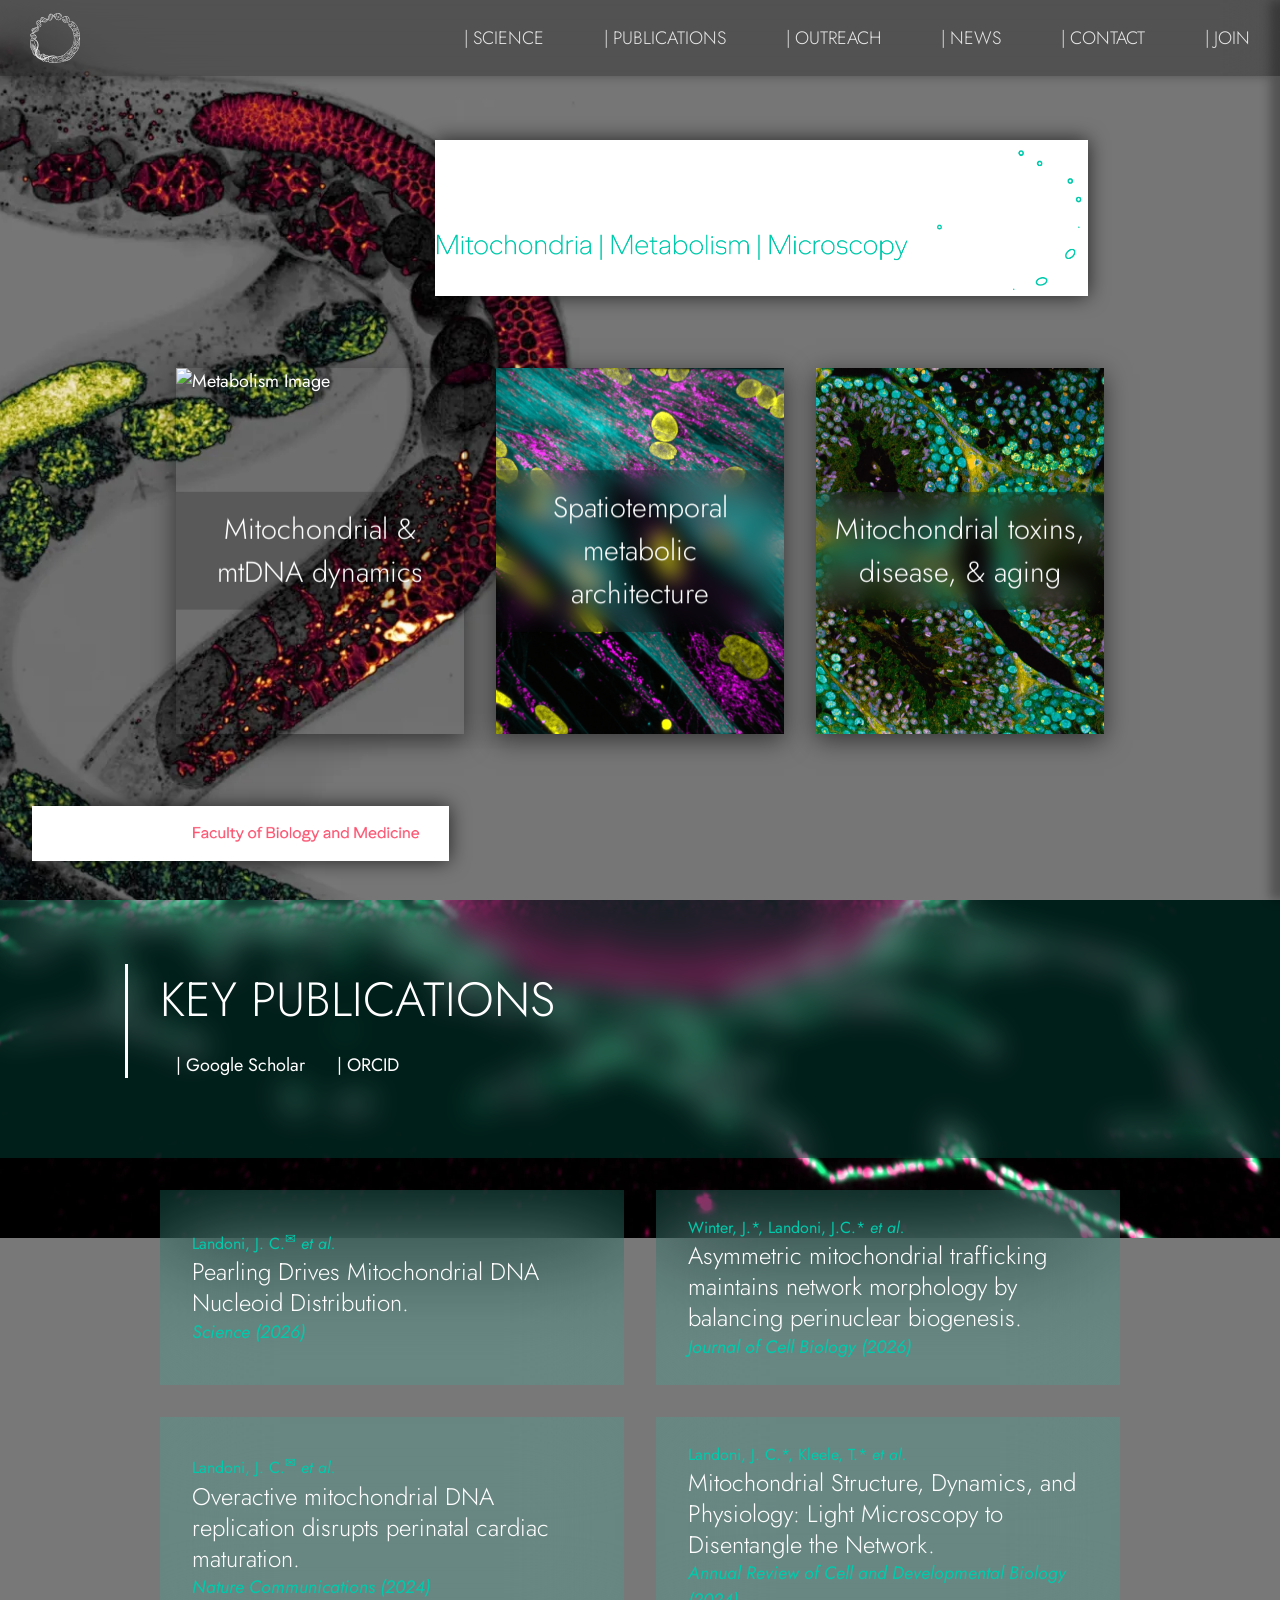
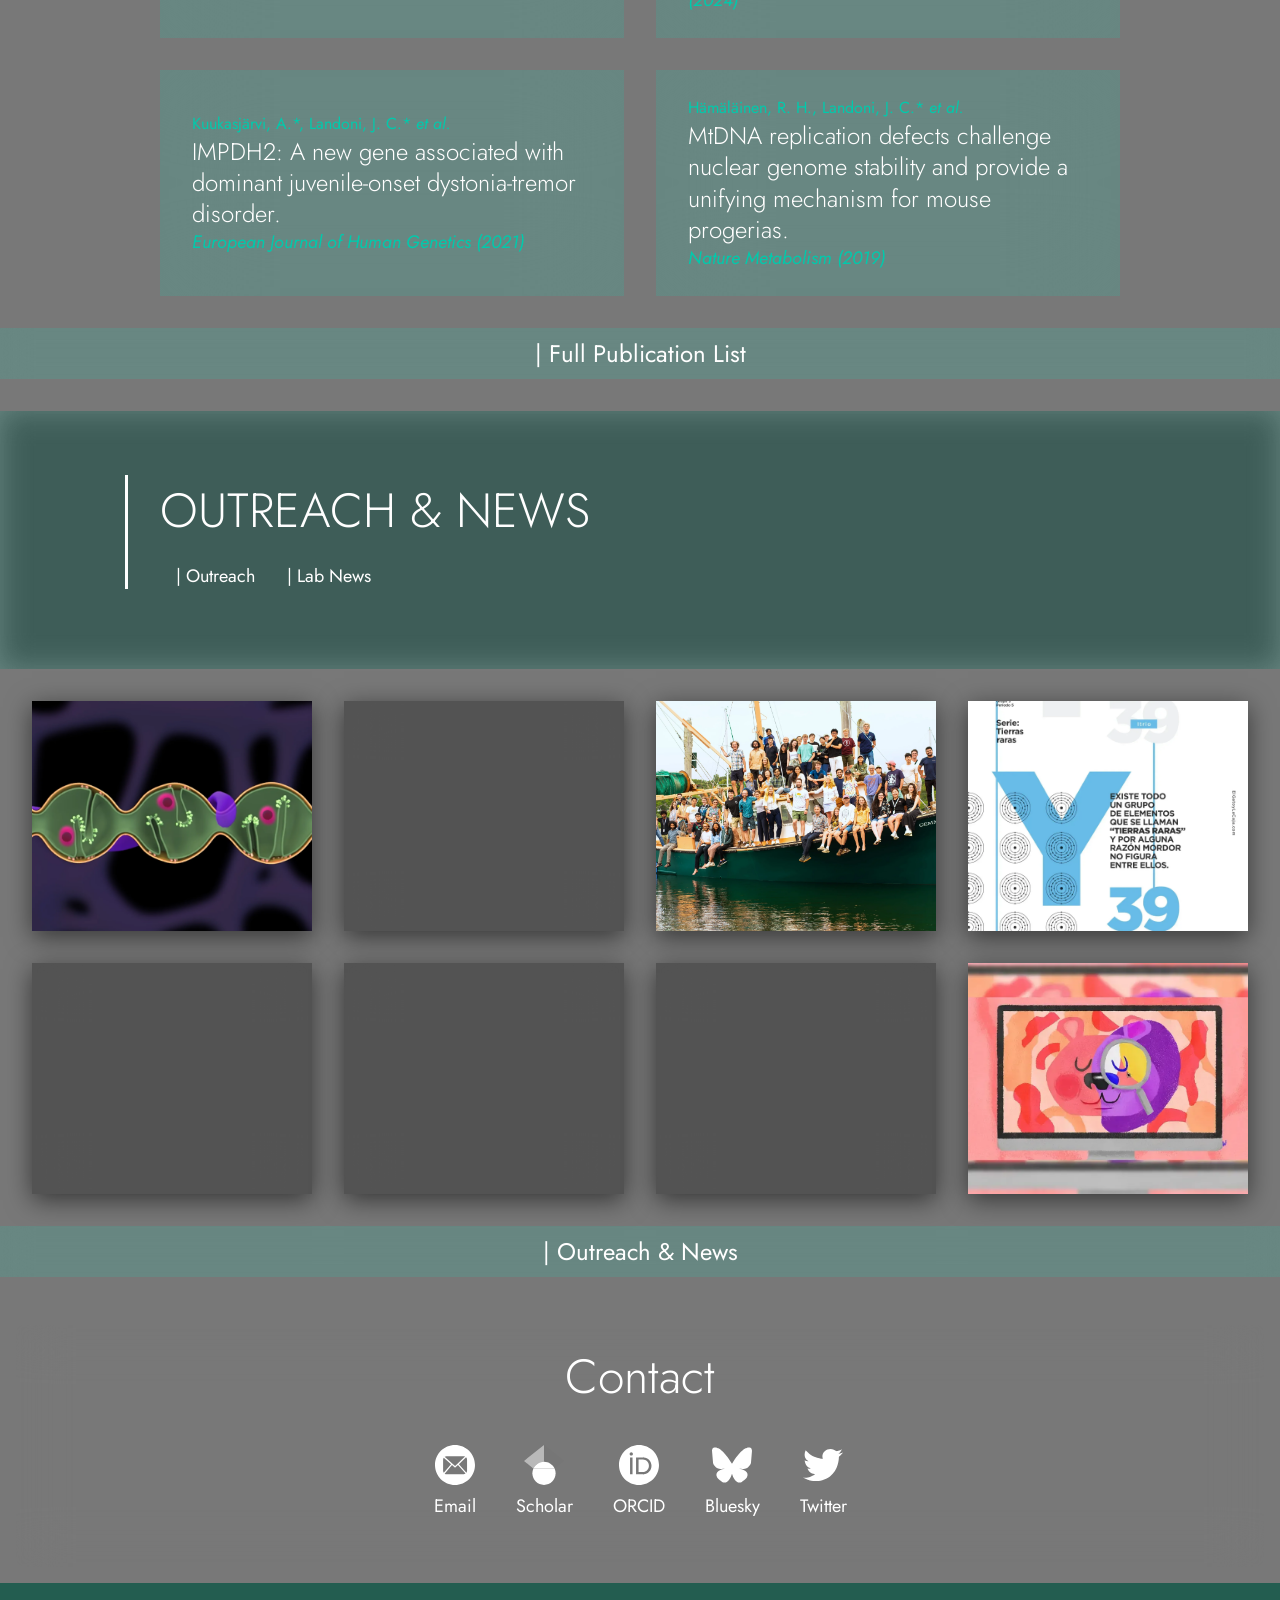
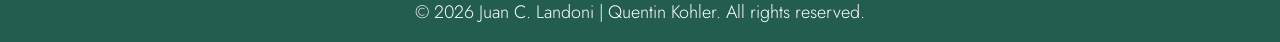
==== commit ac540133: "pngs" ====
--- a/index.html
+++ b/index.html
@@ -94,8 +94,8 @@
 
     <div class="hero-top">
         <picture class="hero-wordmark">
-            <source media="(min-width: 1081px)" srcset="./icons/SVG/Logo_horizontal.svg">
-            <img src="./icons/SVG/Logo_vertical.svg" alt="Landoni Lab" class="hero-wordmark-img" loading="eager" decoding="async">
+            <source media="(min-width: 1081px)" srcset="./icons/SVG/Logo_horizontal.png">
+            <img src="./icons/SVG/Logo_vertical.png" alt="Landoni Lab" class="hero-wordmark-img" loading="eager" decoding="async">
         </picture>
     </div>
 
@@ -129,7 +129,7 @@
         </a> -->
         <a href="https://www.unil.ch/fbm/en/home/menuinst/recherche/ssf/dsb.html" target="_blank" aria-label="UNIL">
             <picture>
-                <source media="(min-width: 1081px)" srcset="./icons/SVG/UNIL_FBM.svg">
+                <source media="(min-width: 1081px)" srcset="./icons/SVG/UNIL_FBM.png">
                 <img src="./icons/SVG/UNIL.svg" alt="UNIL" class="hero-bottom-icon--color" loading="lazy" decoding="async">
             </picture>
         </a>
--- a/styles_JCL.css
+++ b/styles_JCL.css
@@ -164,7 +164,7 @@
     right: -250px; /* hidden off-screen */
     height: 100vh;
     width: 250px;
-    backdrop-filter: blur(80px);
+    backdrop-filter: blur(25px);
     background-color: rgba(0, 0, 0, 0.4);
     box-shadow: -10px 0 10px rgba(0, 0, 0, 0.3);
     display: flex; /* keep flex for content */
@@ -871,7 +871,7 @@
 .outreach-header,
 .outreach-section,
 .contact-section {
-    background-attachment: scroll;
+    /* background-attachment: scroll; */
     background-position: 30%;
 }
 
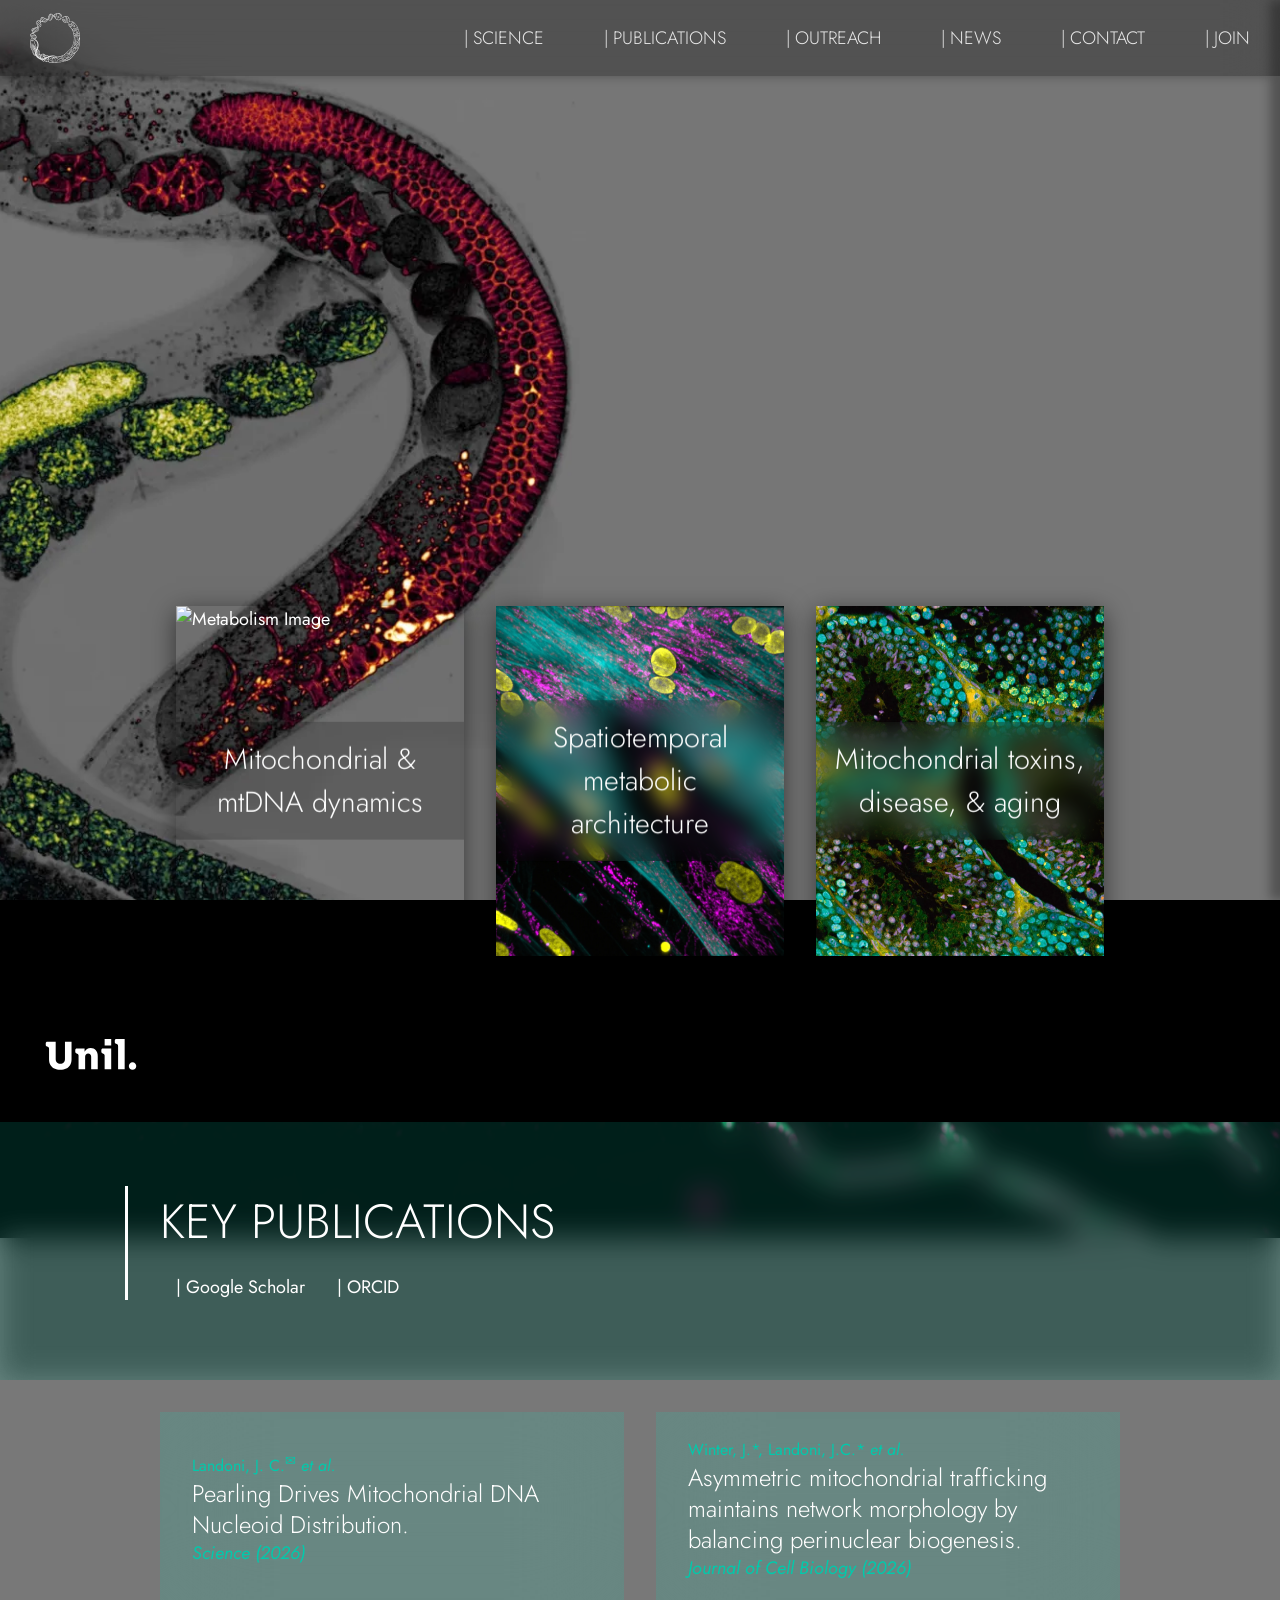
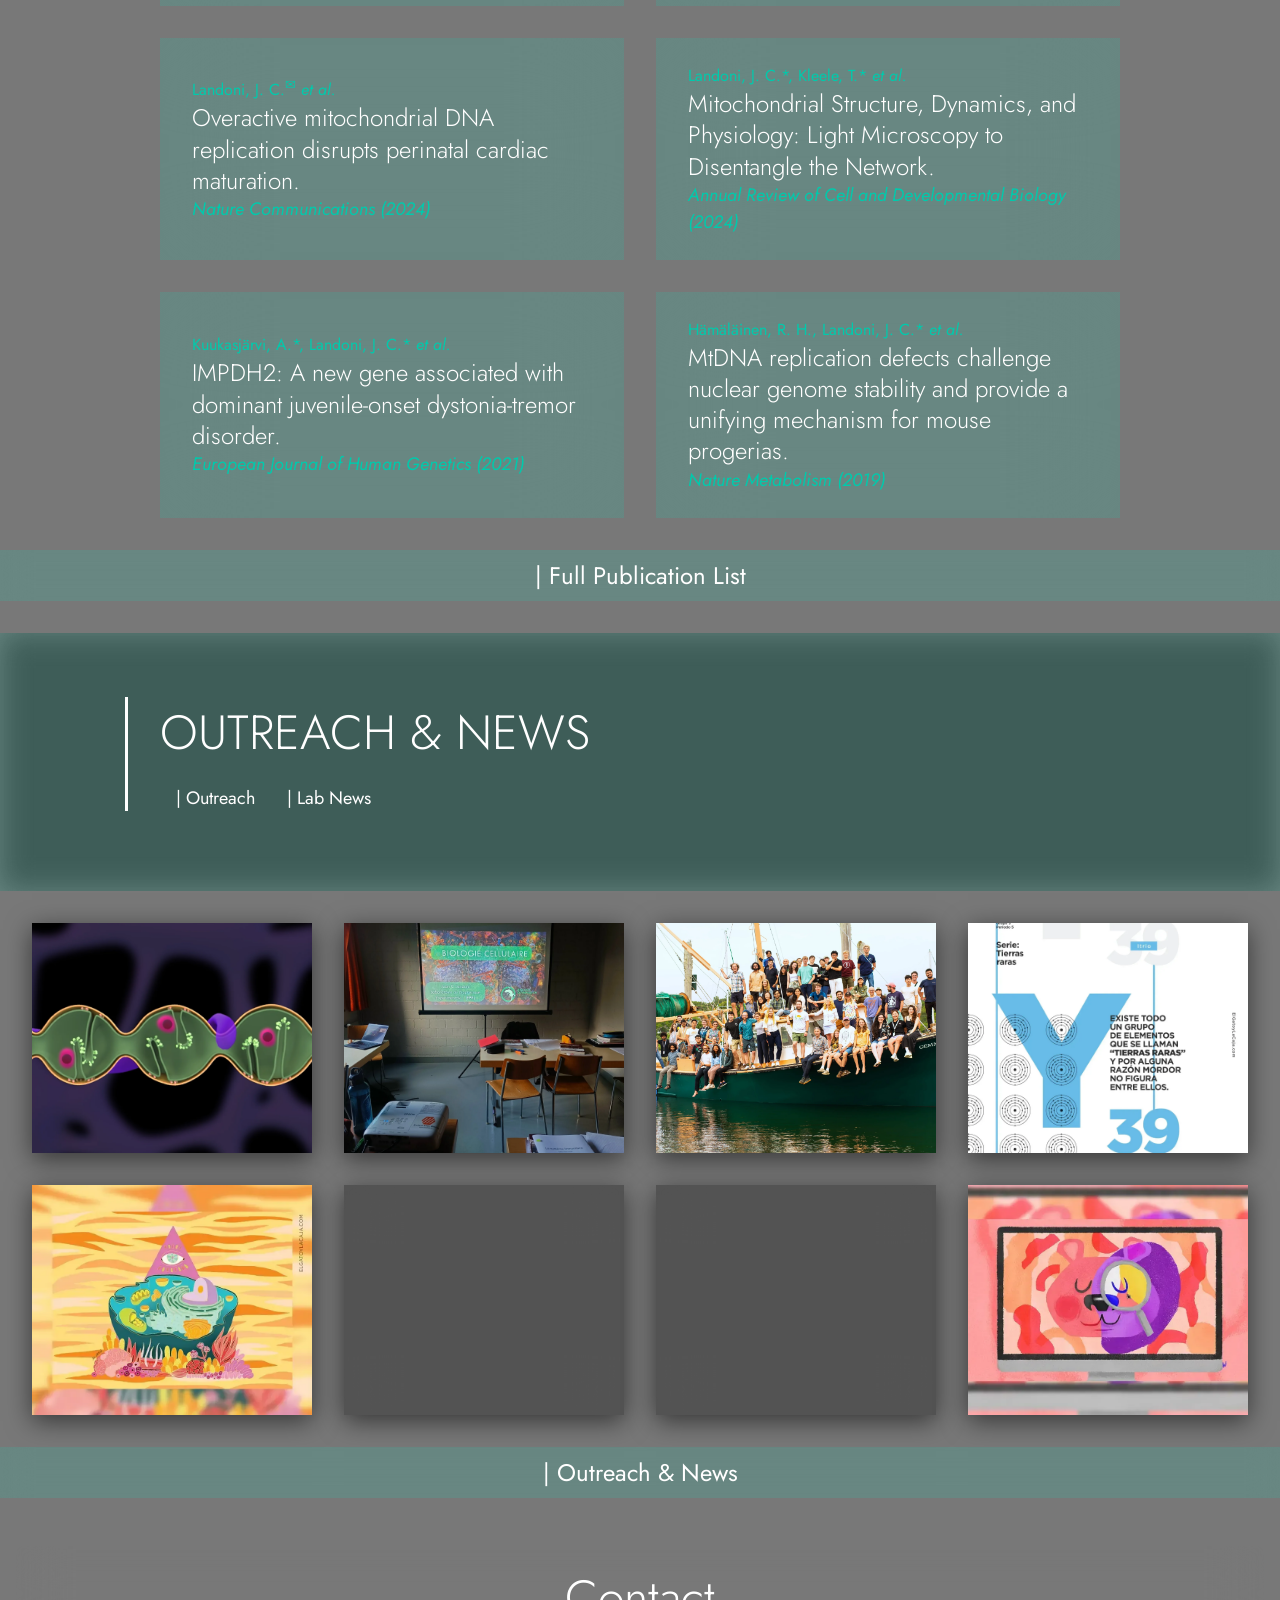
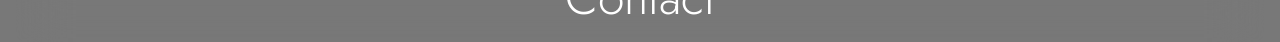
==== commit a9d19df2: "Commit" ====
--- a/index.html
+++ b/index.html
@@ -14,13 +14,13 @@
     <!-- ===== OPEN GRAPH / SOCIAL SHARING ===== -->
     <meta property="og:title" content="Landoni Lab">
     <meta property="og:description" content="Research group at UNIL specializing in mitochondria, metabolism, ageing, and advanced microscopy.">
-    <meta property="og:image" content="https://landonilab.github.io/images/Logo_black.png">
+    <meta property="og:image" content="https://landonilab.github.io/icons/SVG/Logo.png">
     <meta property="og:url" content="https://landonilab.github.io/">
     <meta property="og:type" content="website">
     
     <!-- ===== FAVICON ===== -->
     <!-- Browser tab icon using lab logo -->
-    <link rel="icon" type="image/png" href="images/Logo_black.png">
+    <link rel="icon" type="image/png" href="icons/SVG/Logo.png">
     
     <!-- ===== FONT IMPORTS ===== -->
     <!-- Preconnect to Google Fonts for faster loading -->
@@ -53,7 +53,7 @@
       "url": "https://landonilab.github.io/",
       "logo": {
         "@type": "ImageObject",
-        "url": "https://landonilab.github.io/images/Logo_black.png"
+        "url": "https://landonilab.github.io/icons/SVG/Logo.png"
       },
       "description": "Research group at UNIL specializing in mitochondria, metabolism, ageing, and advanced microscopy."
     }
--- a/styles_JCL.css
+++ b/styles_JCL.css
@@ -872,7 +872,7 @@
 .outreach-section,
 .contact-section {
     /* background-attachment: scroll; */
-    background-position: 30%;
+    background-position: 50%;
 }
 
 .team-list {
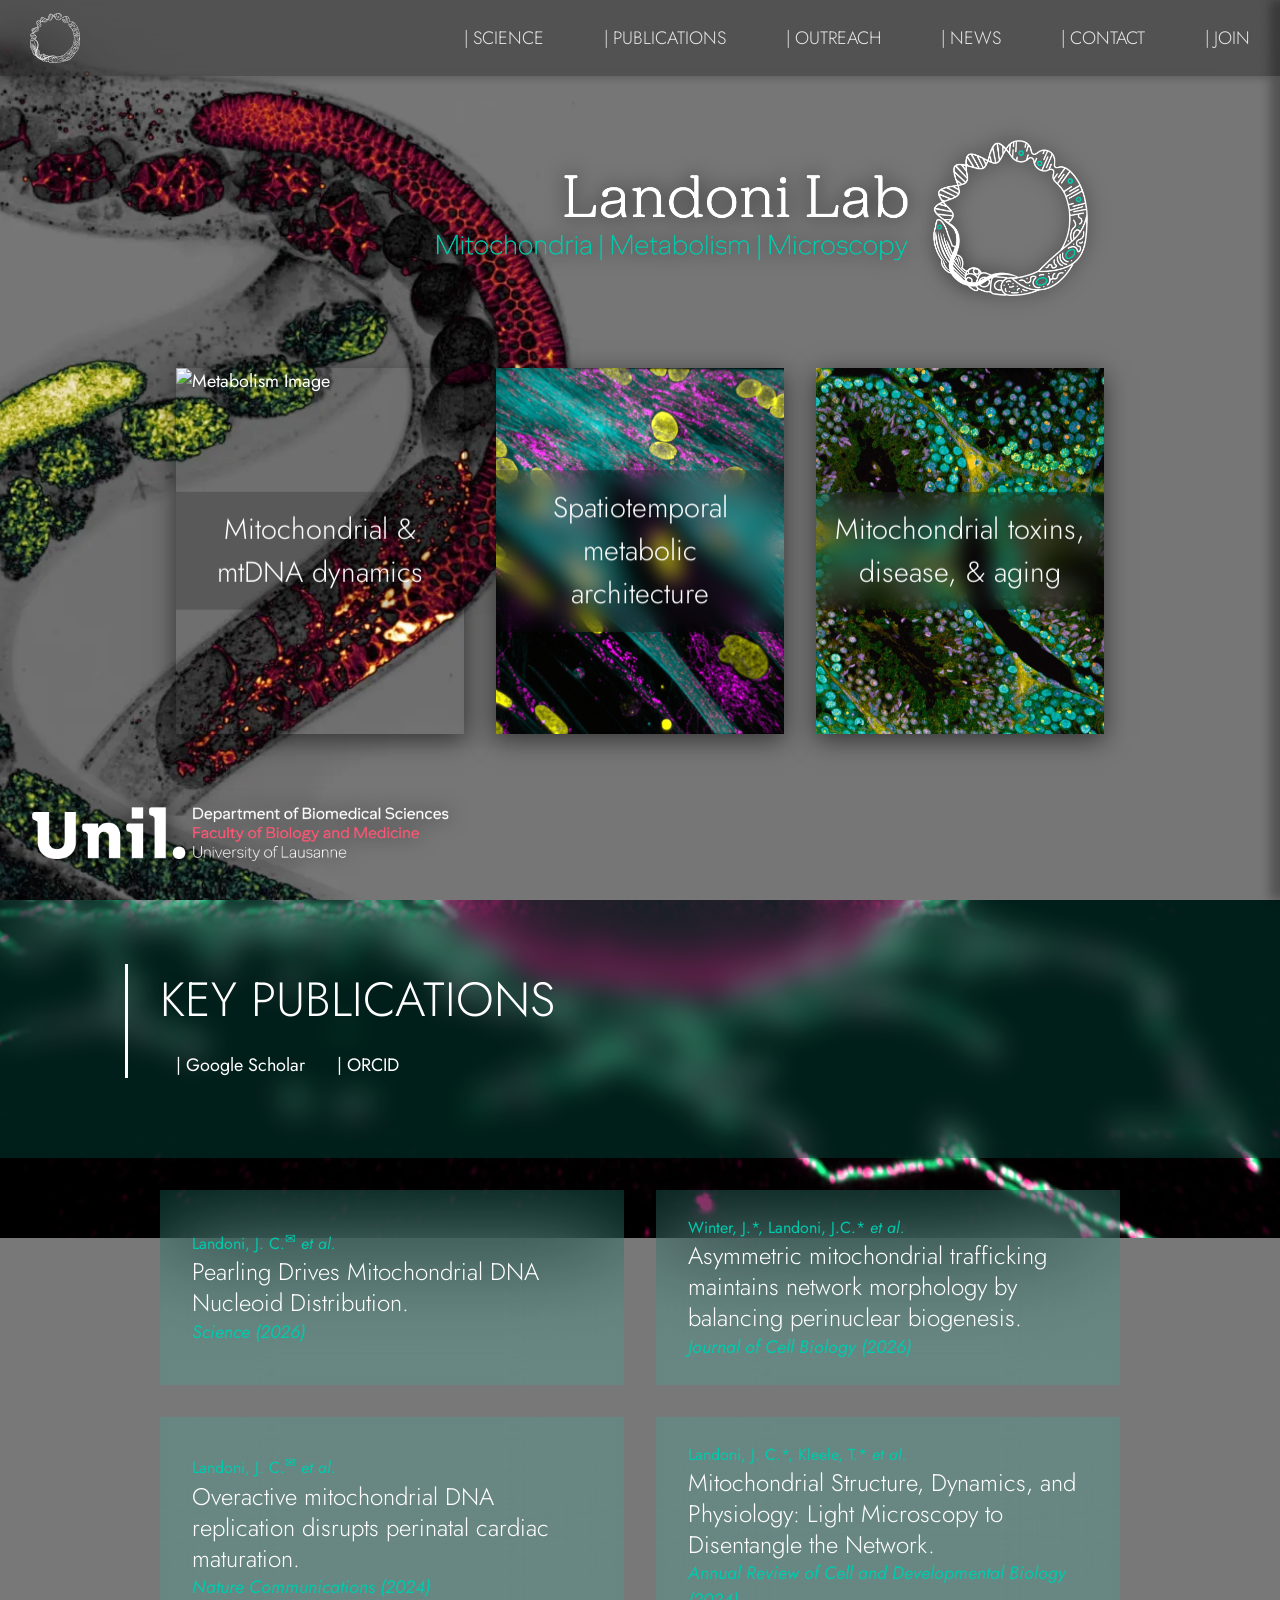
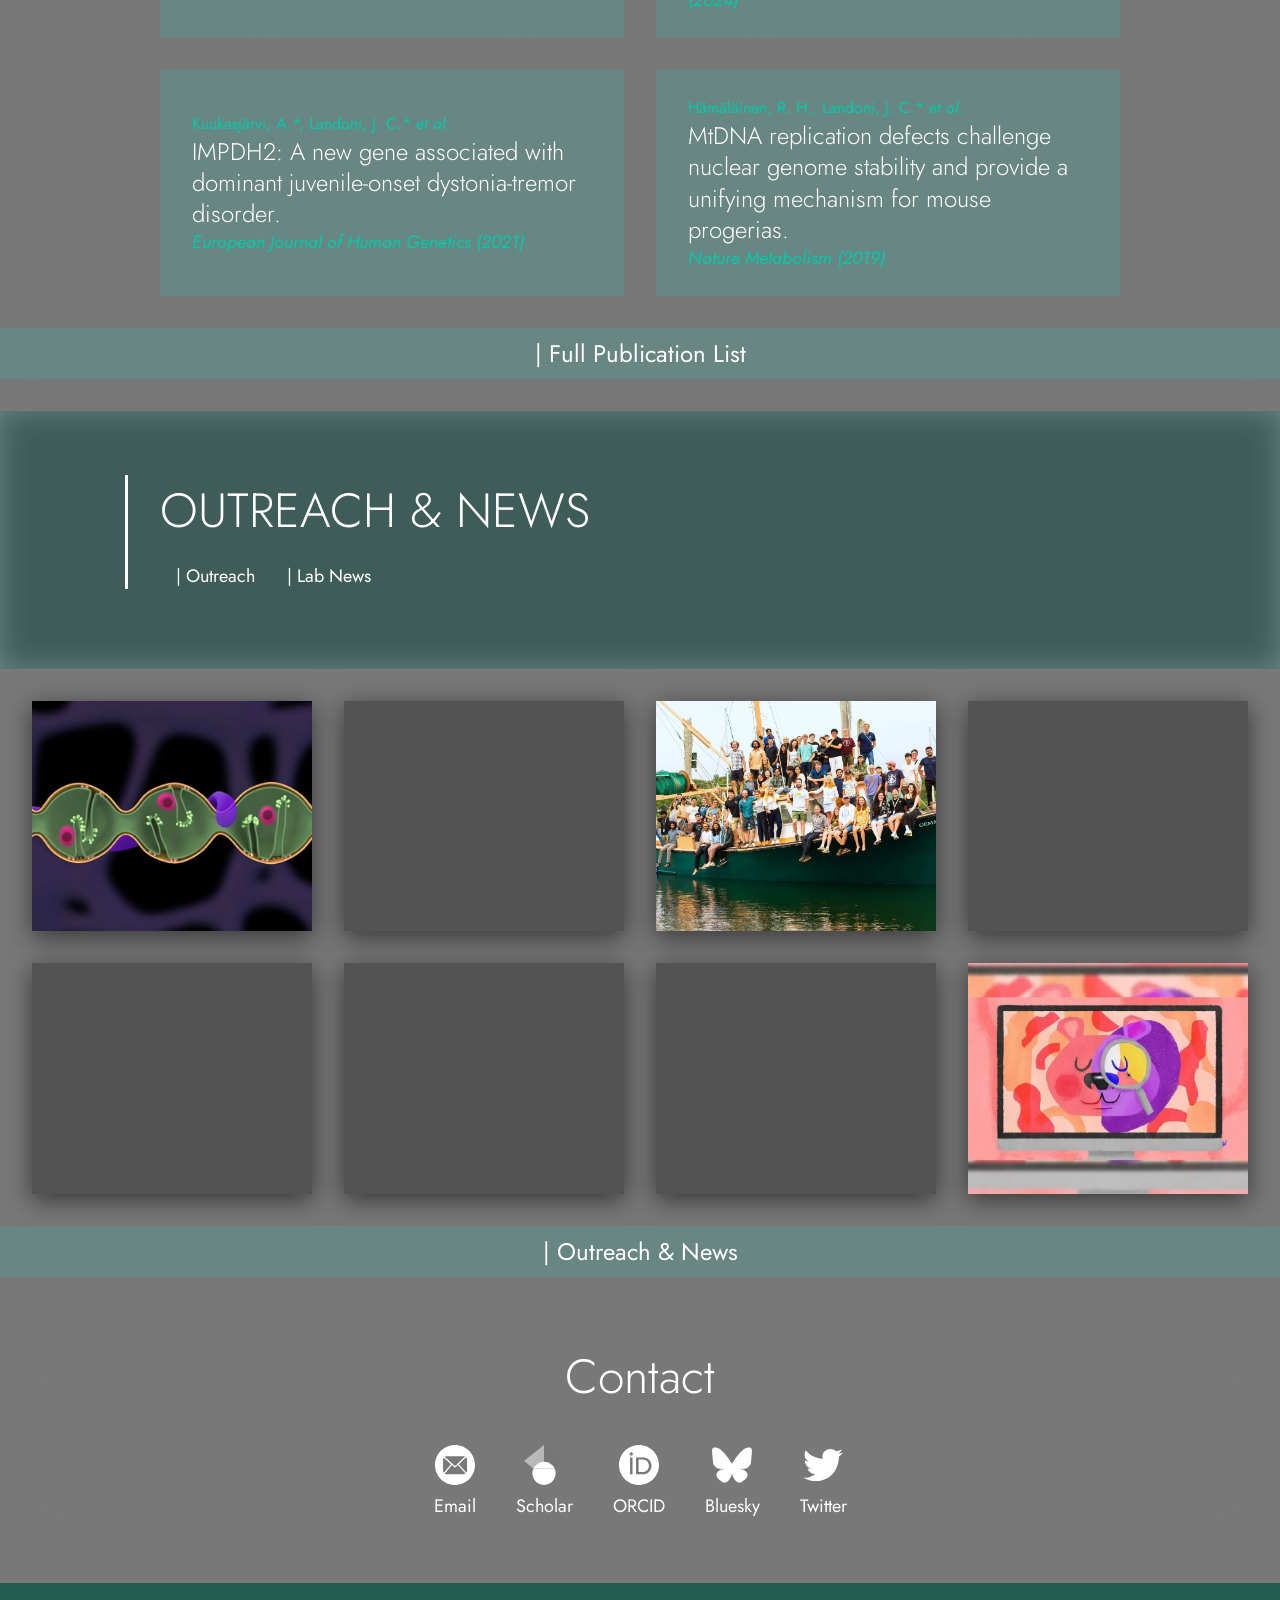
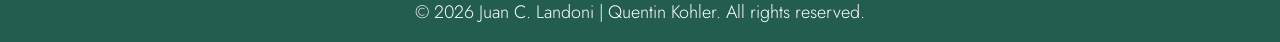
==== commit 62c54e32: "Logos" ====
--- a/index.html
+++ b/index.html
@@ -75,7 +75,6 @@
         <nav id="navbar">
             <ul>
             <li><a href="index.html"><img class="lab-logo" src="./icons/SVG/LOGO.svg" alt="Lab Logo" loading="eager" decoding="async"></a></li>
-                <!-- <li><a href="index.html"><img class="lab-logo" src="./icons/SVG/LOGO.svg" alt="Lab Logo" loading="eager" decoding="async">Landoni Lab</a></li> -->
             <li class="hideonmobile"><a href="#science">| SCIENCE</a></li>
             <!-- <li class="hideonmobile"><a href="Team.html">| TEAM</a></li> -->
             <li class="hideonmobile"><a href="#publications">| PUBLICATIONS</a></li>
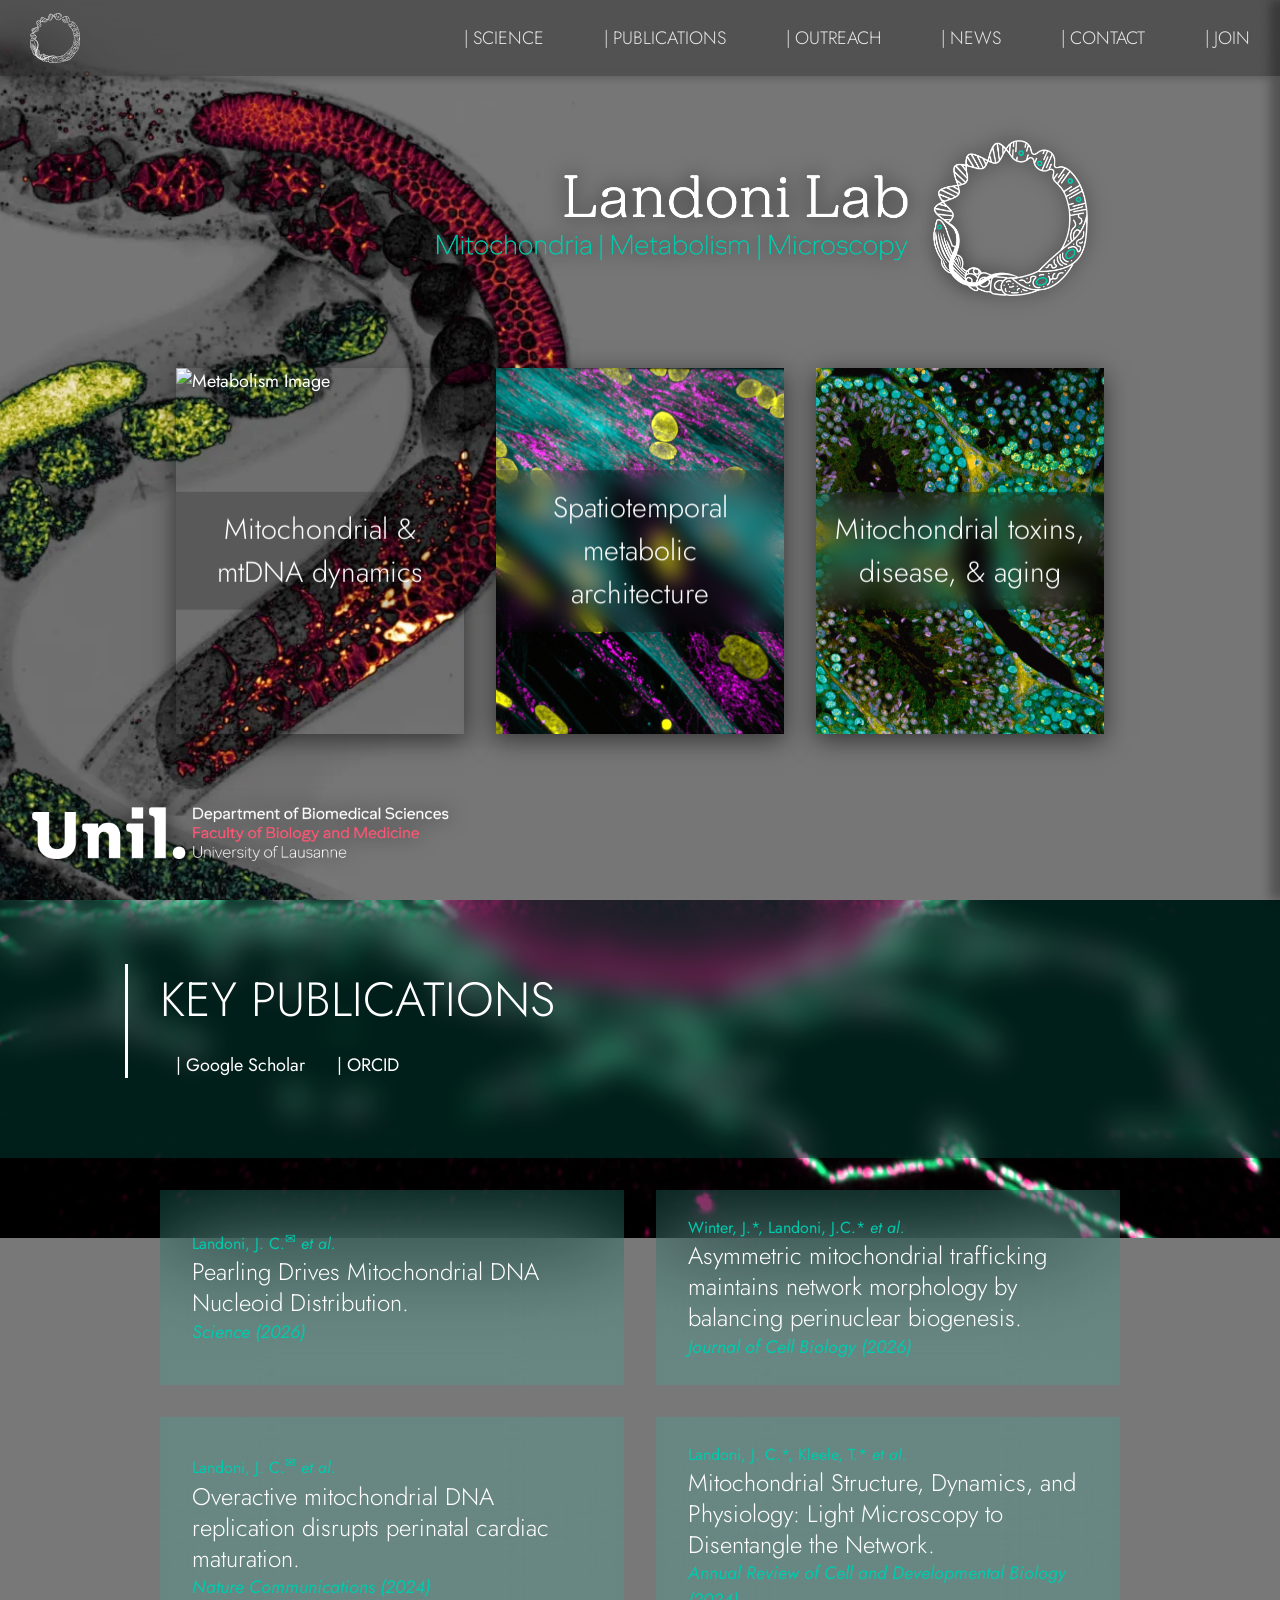
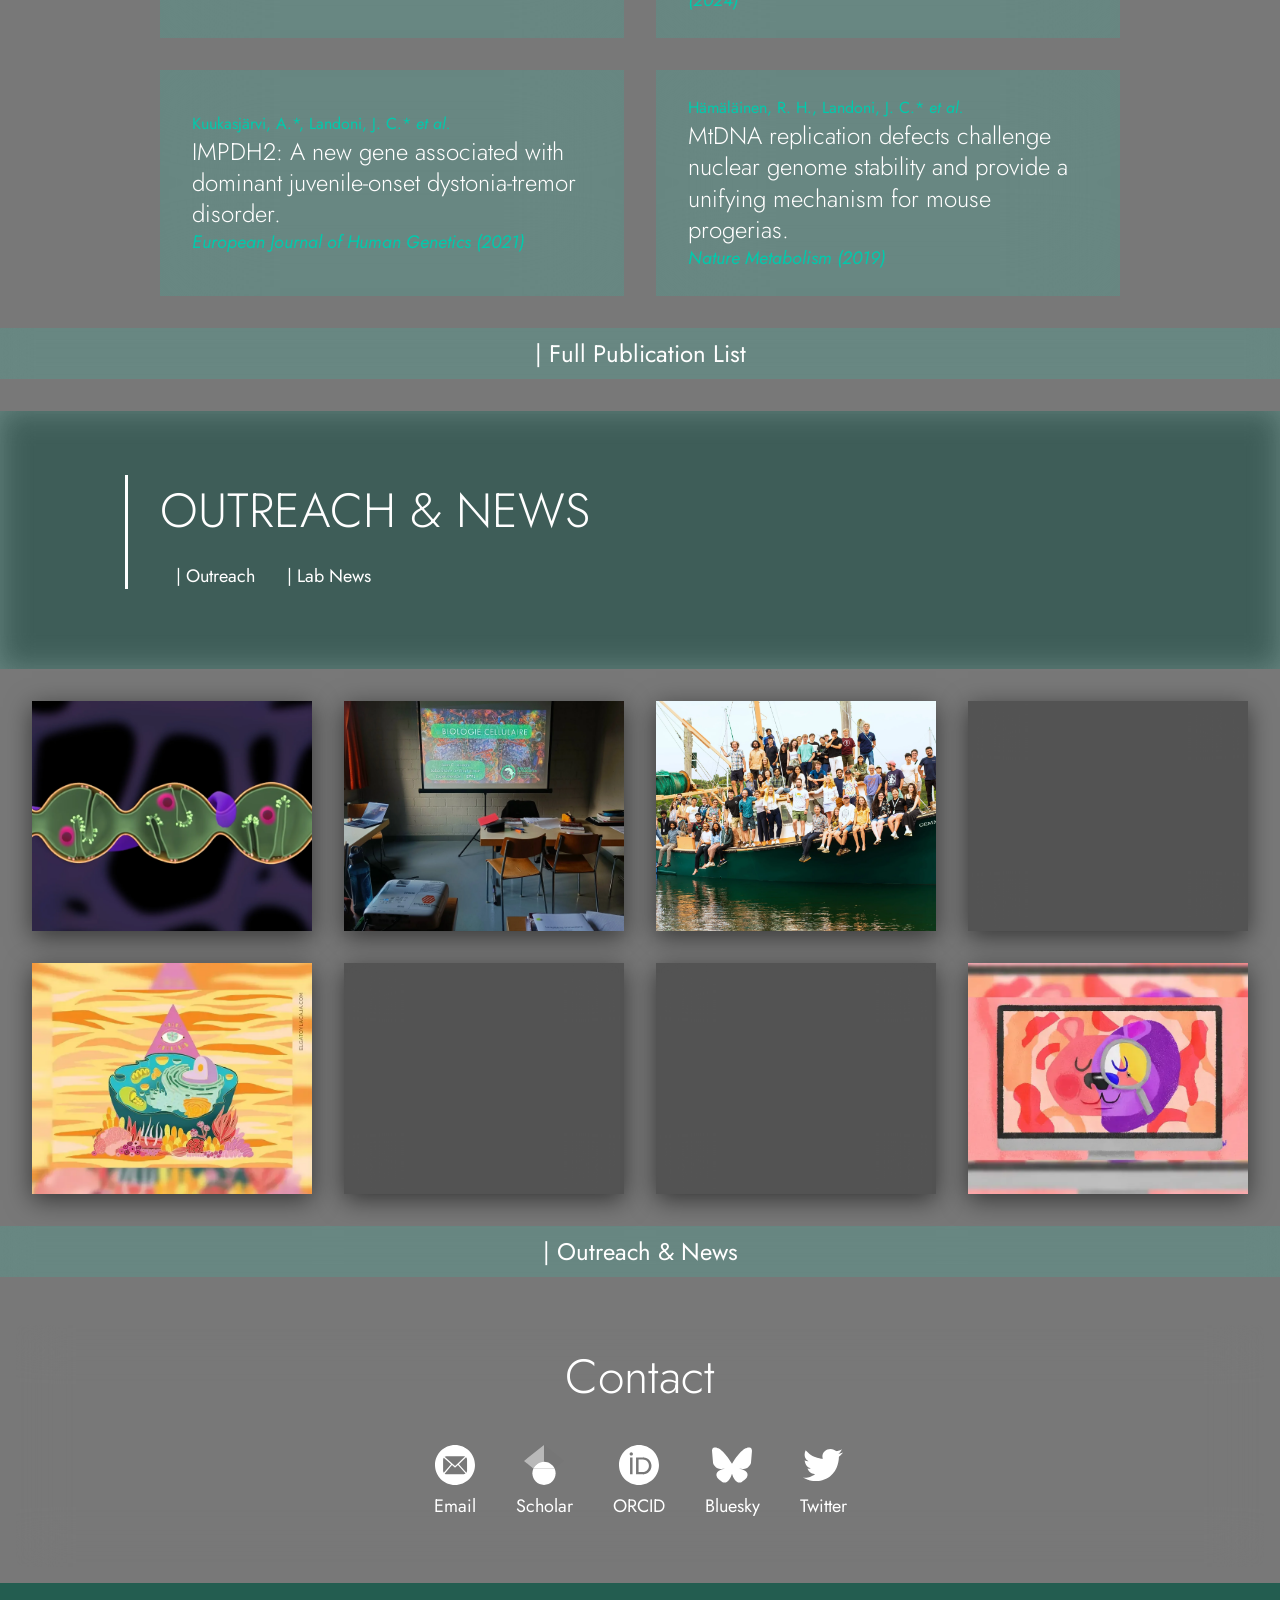
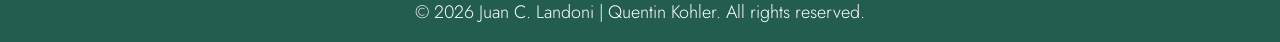
==== commit b6160d7a: "Join link" ====
--- a/index.html
+++ b/index.html
@@ -59,6 +59,16 @@
     }
     </script>
 </head>
+
+<!-- Long description:
+Mitochondria are much more than cellular powerhouses: they form a complex and 
+dynamic network that functions as a metabolic and signalling hub. 
+As a remnant of their bacterial origins, mitochondria retain a unique 
+multi-copy circular genome (mtDNA), packaged into thousands of nucleoids 
+coordinating virtually every physiological process.  Defective mtDNA regulation can cause a wide spectrum of human pathology, from fulminant metabolic disease to common age-related disorders. Although conventional wisdom dictates that cells across the human body similarly depend on mitochondrial function, each of these disorders affect unique constellations of organ systems. This remarkable tissue-specificity remains one of biology's most puzzling open questions.
+The Landoni Laboratory (landonilab.org) seeks to chart the dynamic processes orchestrating mtDNA maintenance and metabolic architecture. Through cutting-edge live imaging and integrative systems biology in alternative model organisms, we aim to understand how these mechanisms drive healthy tissue development, why their breakdown causes disease and ageing, and ultimately how to leverage them therapeutically.  -->
+
+
 <body>
       <header>
         <ul class="sidebar">
@@ -69,7 +79,7 @@
             <li><a href="Outreach.html">| OUTREACH</a></li>
             <li><a href="Outreach.html">| NEWS</a></li>
             <li><a href="#contact">| CONTACT</a></li>
-            <li><a href="https://career5.successfactors.eu/career?company=universitdP&career_ns=job_listing_summary&navBarLevel=JOB_SEARCH&_s.crb=PsccOVQ6GYtc2oETUbXzVmM3LAk%3d">
+            <li><a href="https://career5.successfactors.eu/career?company=universitdP&career_job_req_id=22780&career_ns=job_listing&navBarLevel=JOB_SEARCH">
                 | JOIN</a></li>
         </ul>
         <nav id="navbar">
@@ -81,8 +91,8 @@
             <li class="hideonmobile"><a href="#outreach">| OUTREACH</a></li>
             <li class="hideonmobile"><a href="Outreach.html">| NEWS</a></li>
             <li class="hideonmobile"><a href="#contact">| CONTACT</a></li>
-            <li class="hideonmobile"><a href="https://career5.successfactors.eu/career?company=universitdP&career_ns=job_listing_summary&navBarLevel=JOB_SEARCH&_s.crb=PsccOVQ6GYtc2oETUbXzVmM3LAk%3d">
-            | JOIN</a></li>
+            <li class="hideonmobile"><a href="https://career5.successfactors.eu/career?company=universitdP&career_job_req_id=22780&career_ns=job_listing&navBarLevel=JOB_SEARCH">
+                | JOIN</a></li>
             <li class="menu-icon" onclick=showSidebar()><a><img src="icons/menu.svg" alt="Lab Logo" loading="eager" decoding="async"> </a></li>
         </ul>
         </nav>
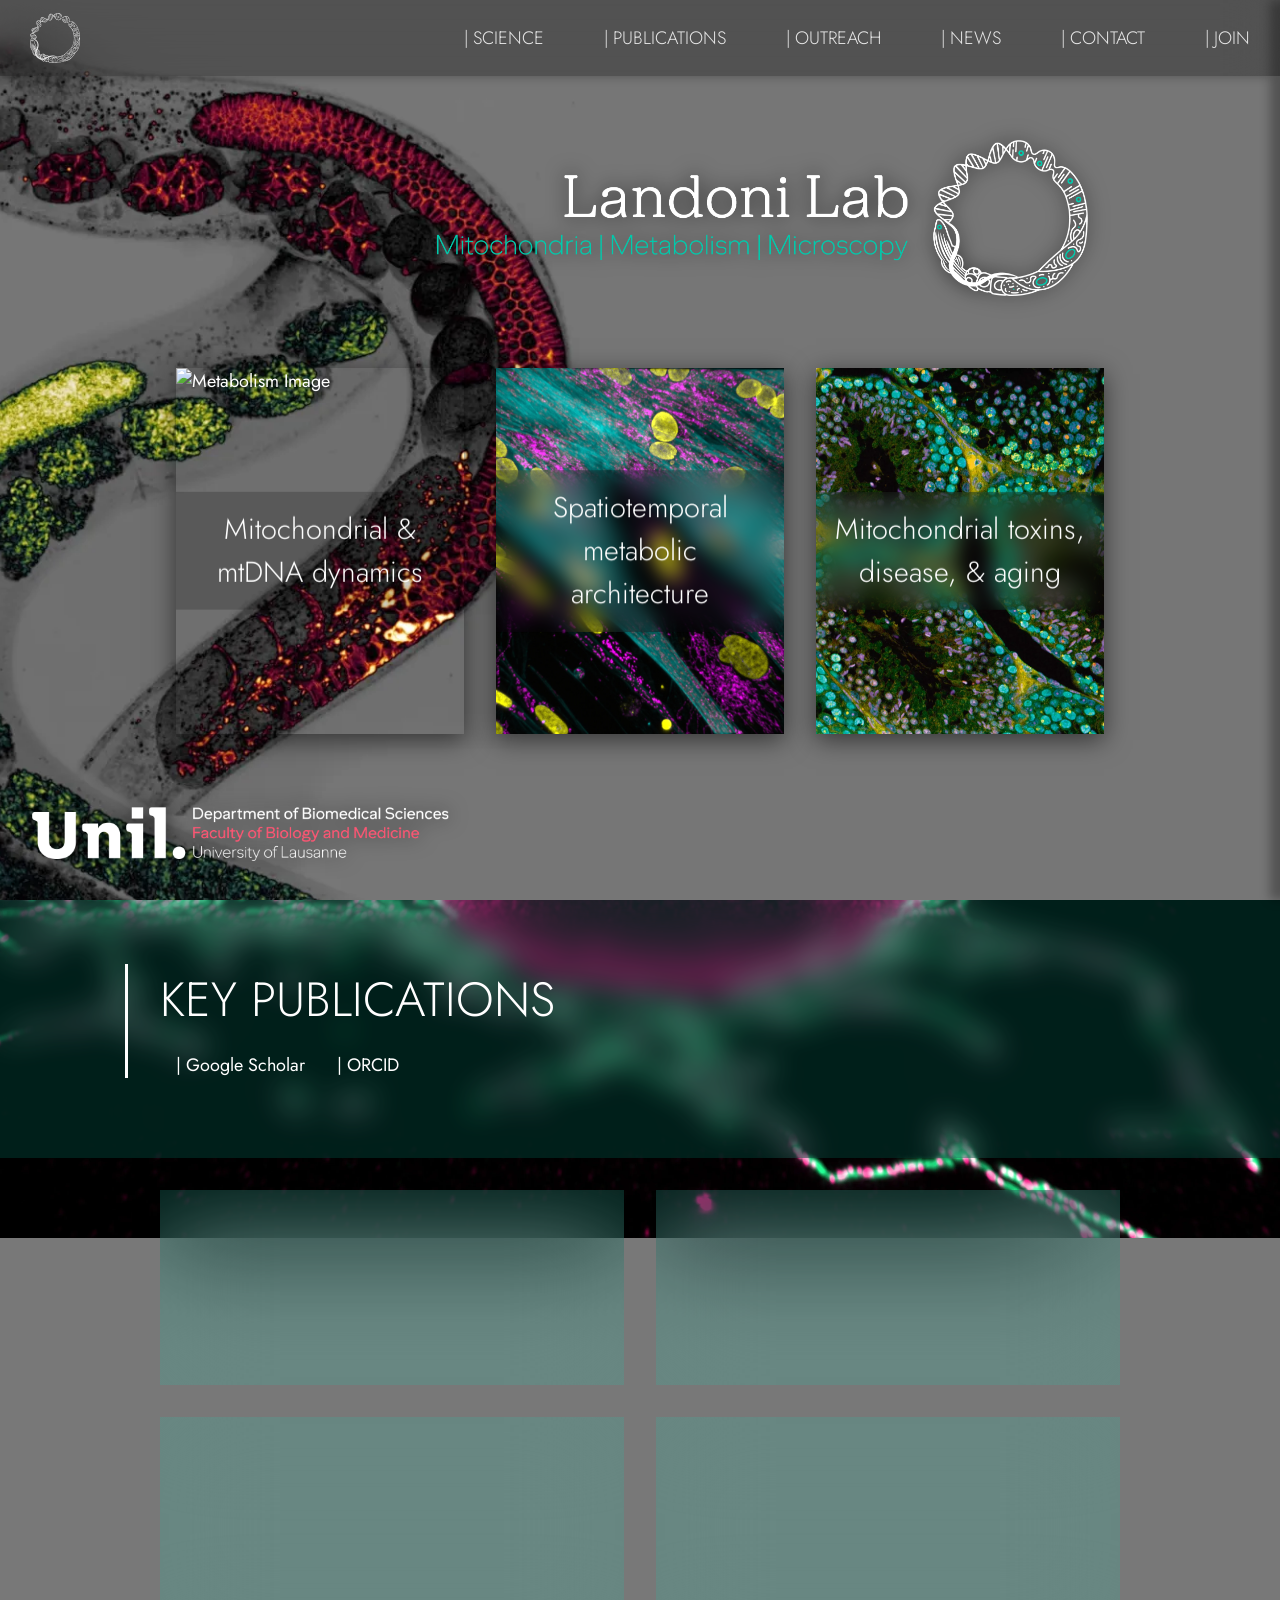
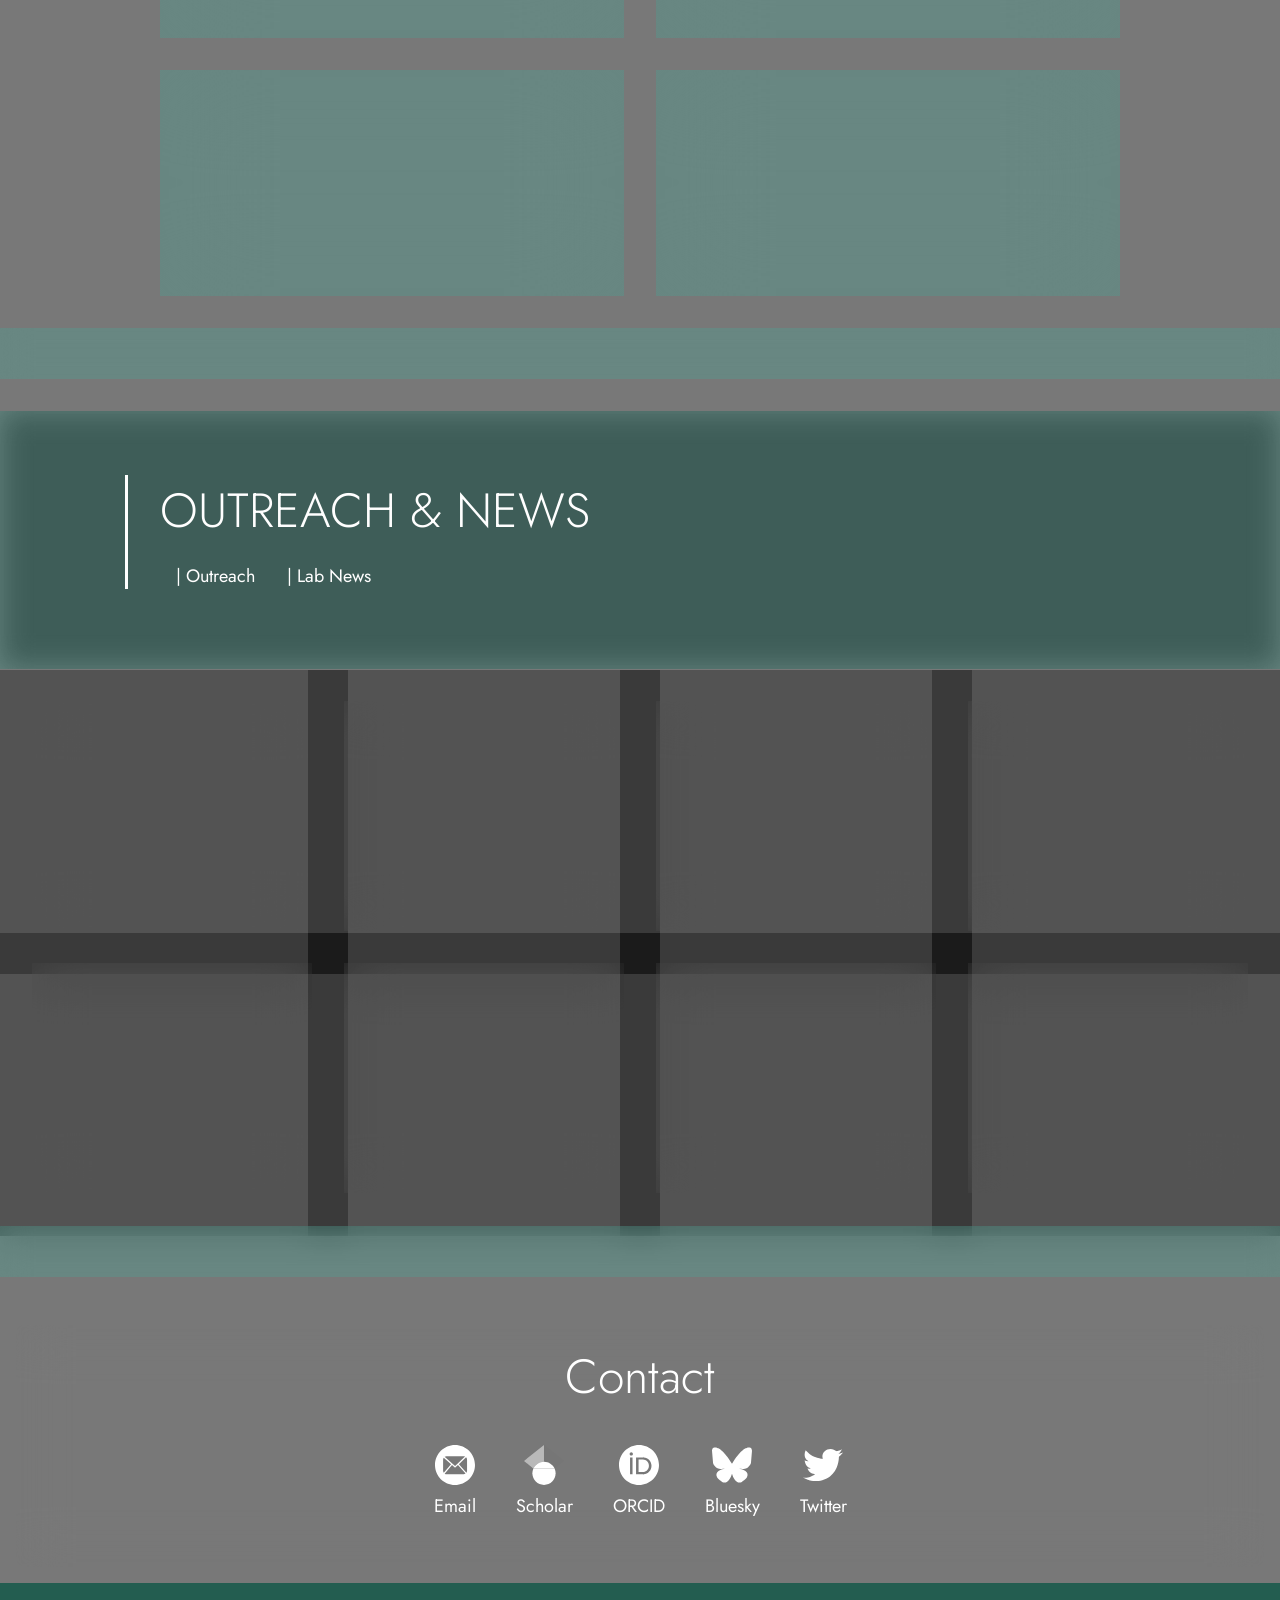
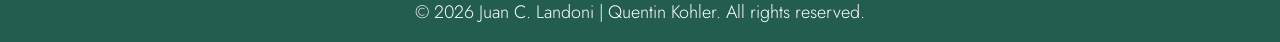
==== commit 12c72a83: "Join" ====
--- a/index.html
+++ b/index.html
@@ -79,8 +79,7 @@
             <li><a href="Outreach.html">| OUTREACH</a></li>
             <li><a href="Outreach.html">| NEWS</a></li>
             <li><a href="#contact">| CONTACT</a></li>
-            <li><a href="https://career5.successfactors.eu/career?company=universitdP&career_job_req_id=22780&career_ns=job_listing&navBarLevel=JOB_SEARCH">
-                | JOIN</a></li>
+            <li><a href="join.html">| JOIN</a></li>
         </ul>
         <nav id="navbar">
             <ul>
@@ -91,8 +90,7 @@
             <li class="hideonmobile"><a href="#outreach">| OUTREACH</a></li>
             <li class="hideonmobile"><a href="Outreach.html">| NEWS</a></li>
             <li class="hideonmobile"><a href="#contact">| CONTACT</a></li>
-            <li class="hideonmobile"><a href="https://career5.successfactors.eu/career?company=universitdP&career_job_req_id=22780&career_ns=job_listing&navBarLevel=JOB_SEARCH">
-                | JOIN</a></li>
+            <li class="hideonmobile"><a href="join.html">| JOIN</a></li>
             <li class="menu-icon" onclick=showSidebar()><a><img src="icons/menu.svg" alt="Lab Logo" loading="eager" decoding="async"> </a></li>
         </ul>
         </nav>
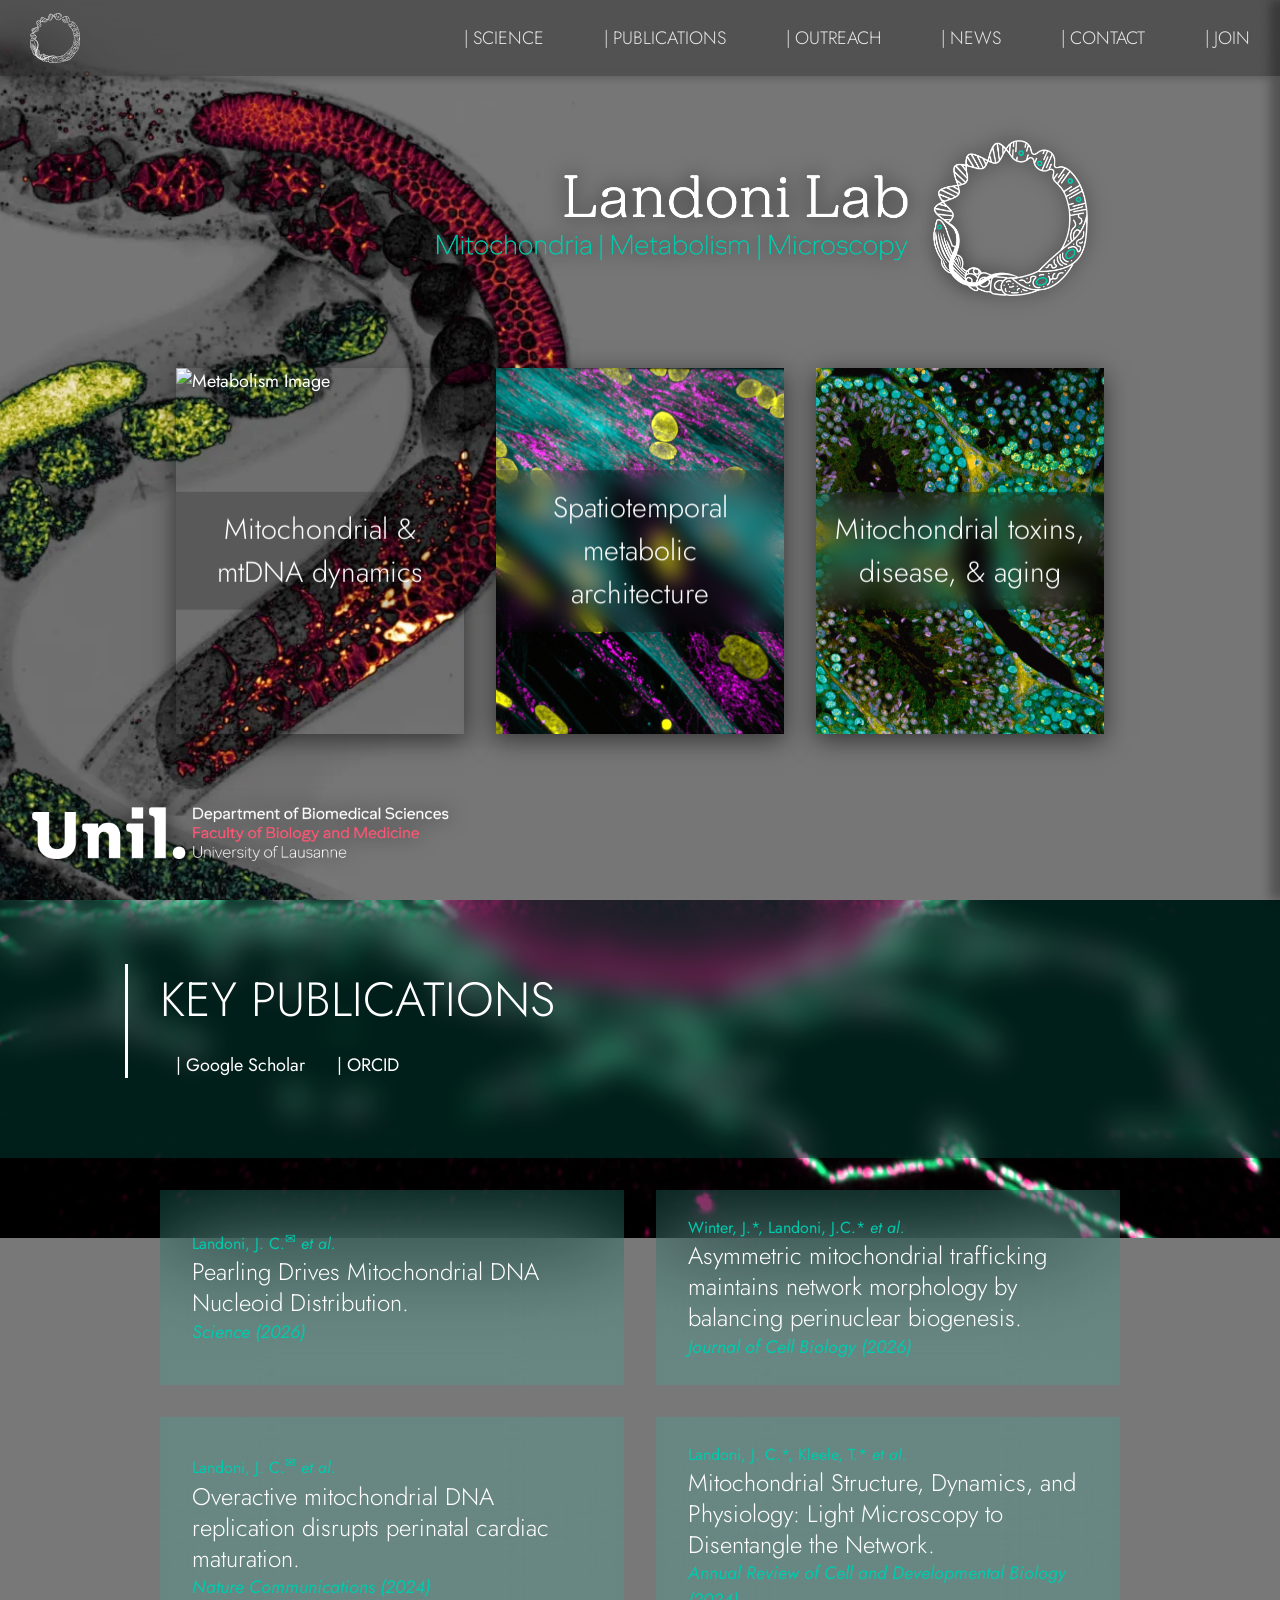
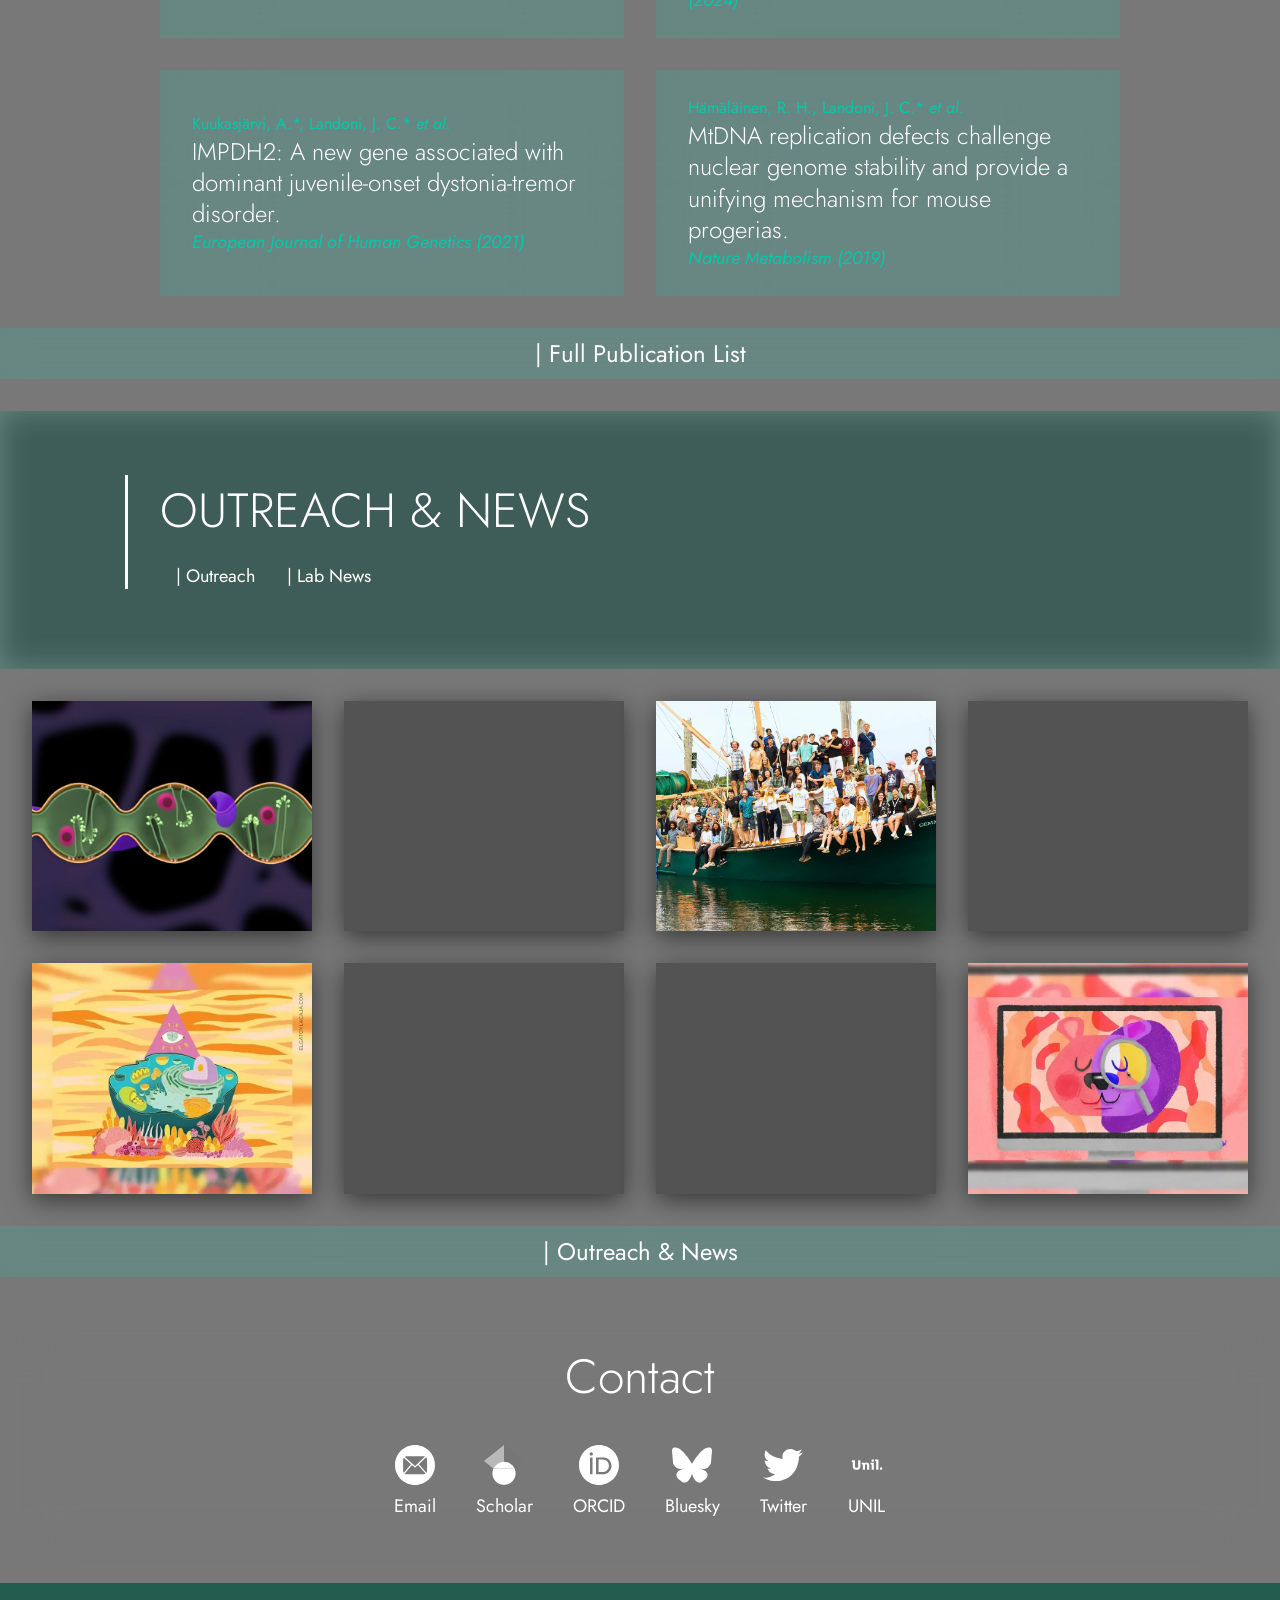
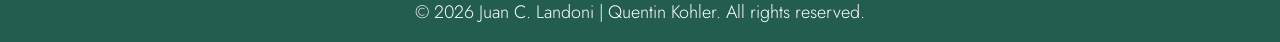
==== commit 379631ca: "email" ====
--- a/index.html
+++ b/index.html
@@ -360,7 +360,7 @@
             <!-- Contact Links -->
             <div class="simple-contact-links">
                 <!-- Email -->
-                <a href="mailto:juan.landoni@unil.ch" class="simple-contact-item">
+                <a href="#" id="contact-email" class="simple-contact-item">
                     <img src="./icons/SVG/Mail.svg" alt="Email" class="simple-contact-icon" loading="lazy" decoding="async">
                     <span class="simple-contact-label">Email</span>
                 </a>
@@ -399,6 +399,13 @@
                     <img src="./icons/SVG/Twitter.svg" alt="X" class="simple-contact-icon" loading="lazy" decoding="async">
                     <span class="simple-contact-label">Twitter</span>
                 </a>
+
+                <!-- UNIL -->
+                <a href="https://www.unil.ch/fbm/en/home/menuinst/recherche/ssf/dsb/recherche/juan-c-landoni.html" target="_blank" class="simple-contact-item">
+                    <img src="./icons/SVG/UNIL.svg" alt="UNIL" class="simple-contact-icon" loading="lazy" decoding="async">
+                    <span class="simple-contact-label">UNIL</span>
+                </a>
+
             </div>
         </div>
                 </div>
@@ -410,6 +417,7 @@
 
 
   <script src="App_q.js"></script>
+  <script>(function(){var a='juan.landoni',b='unil.ch';var l=document.getElementById('contact-email');if(l){l.href='mailto:'+a+'@'+b;}})();</script>
 
                 </footer>
 
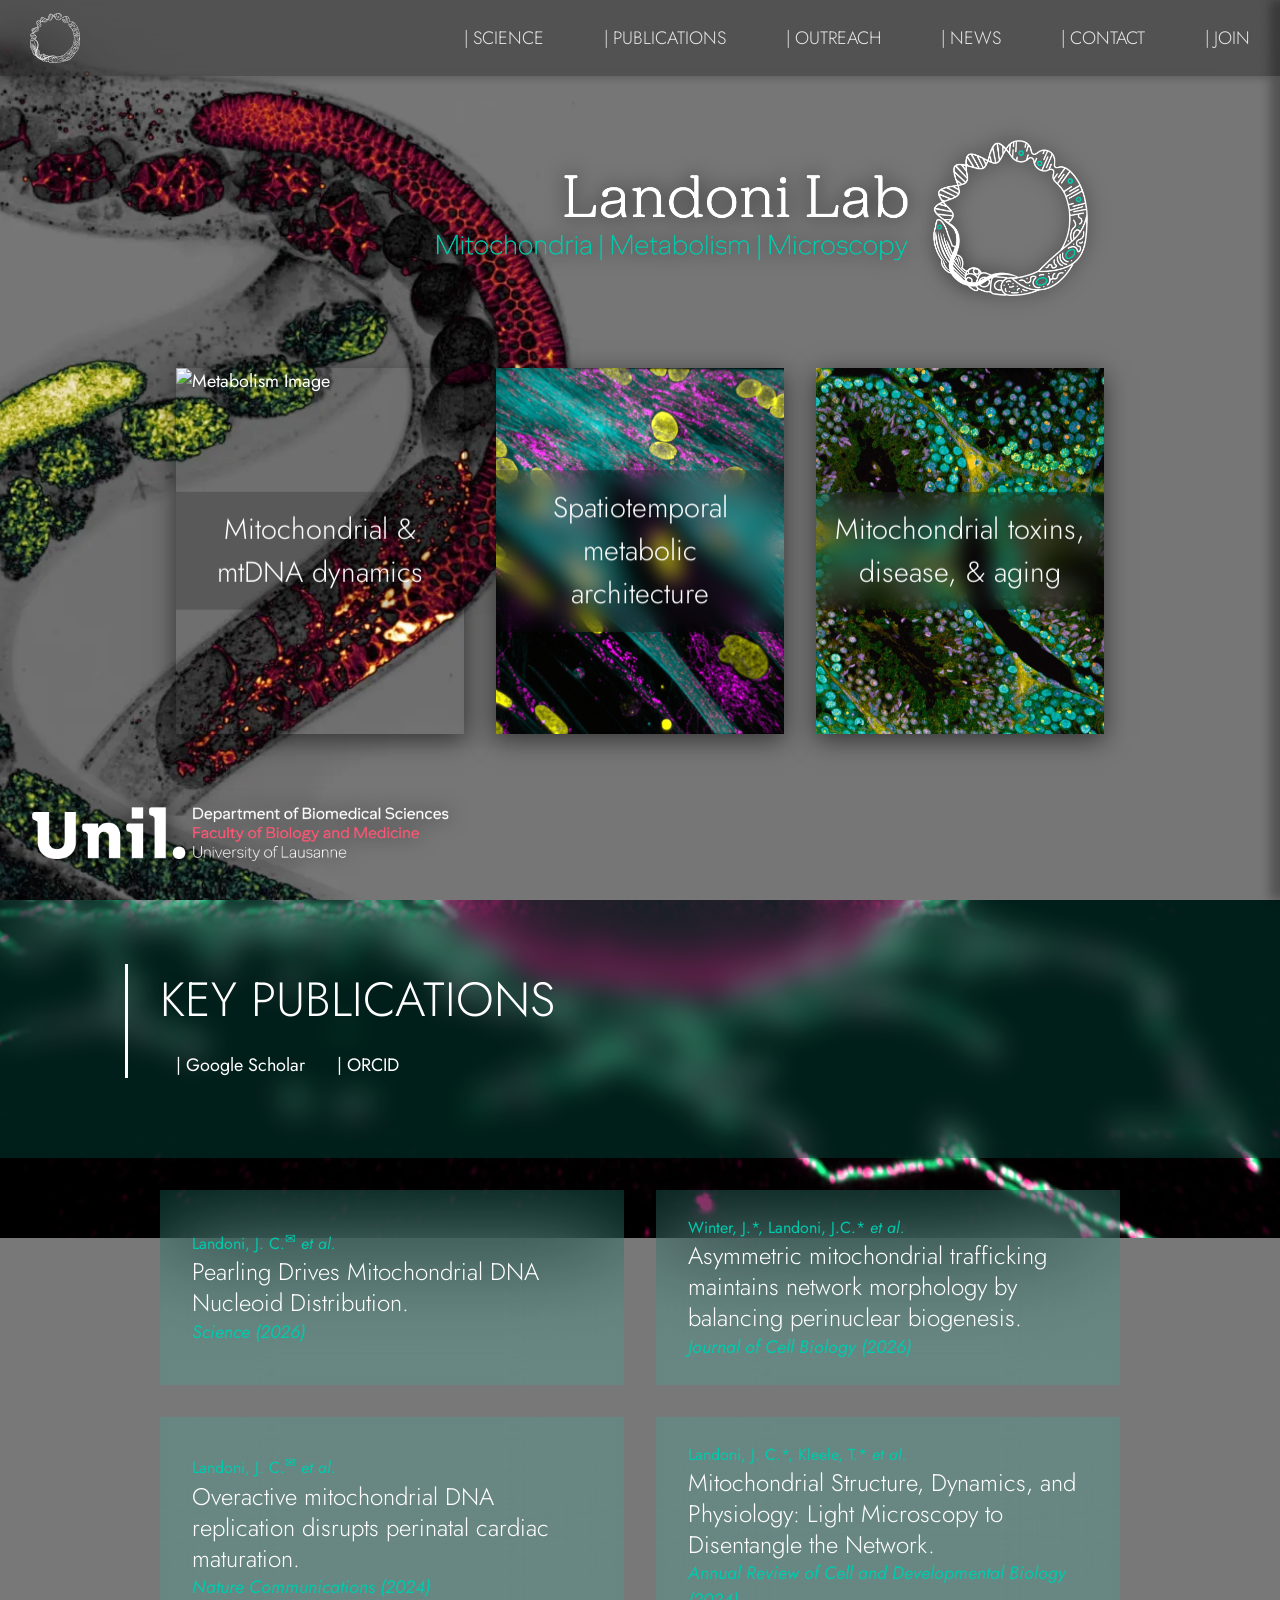
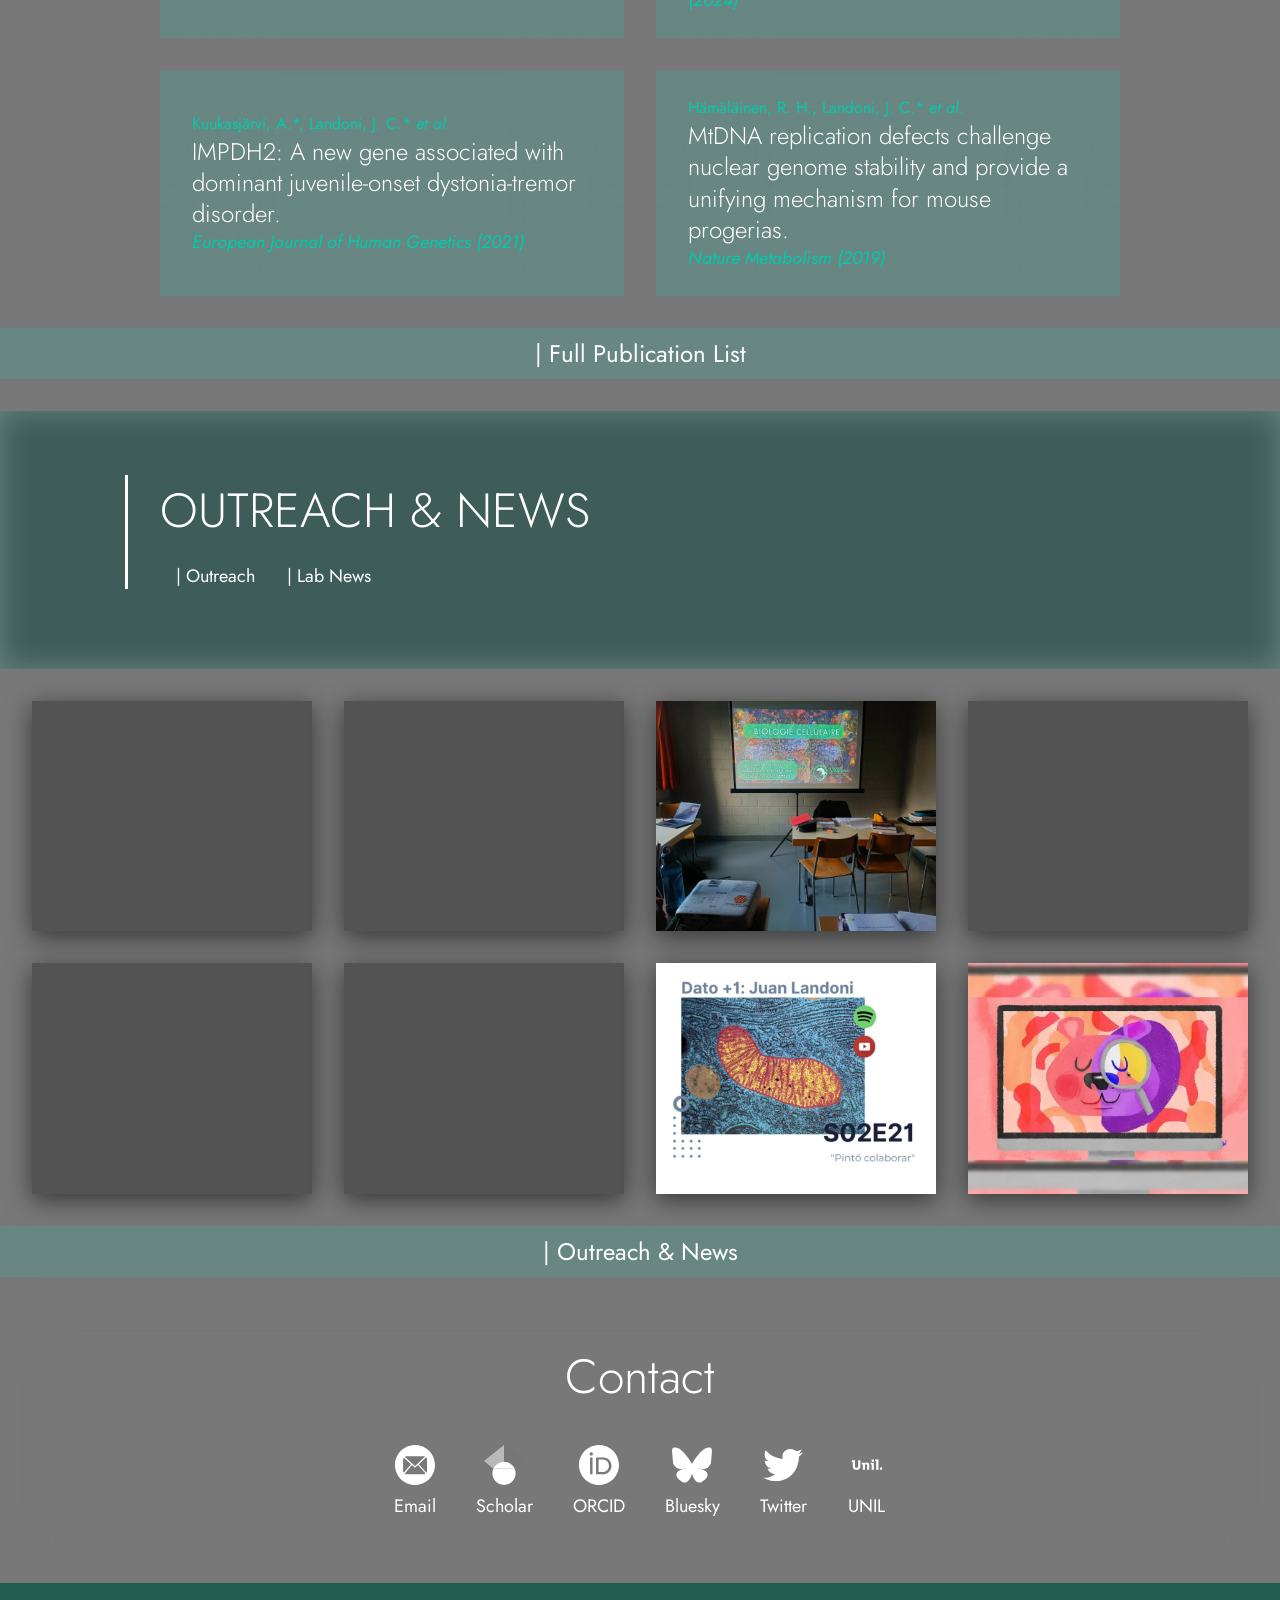
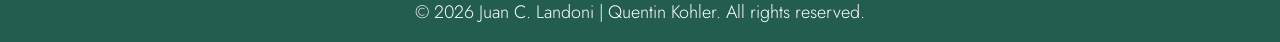
==== commit 52f1a7d3: "POS" ====
--- a/index.html
+++ b/index.html
@@ -259,6 +259,15 @@
                 </a>
             </li>
 
+   <li class="outreach-item">
+                <a href="https://pintofscience.ch/events/lausanne/" target="_blank">
+                    <img src="images/POS.jpg" alt="Pint of Science 2026 Lausanne" class="outreach-image" loading="lazy" decoding="async">
+                    <div class="outreach-card-content">
+                        <h3 class="outreach-title">Pint of Science 2026: May 18-20</h3>
+                    </div>
+                </a>
+            </li>
+
             <!-- Card 2: Swiss Biology Olympiad -->
             <li class="outreach-item">
                 <a href="https://biology.olympiad.ch/en/" target="_blank">
@@ -320,7 +329,7 @@
             
 
     <!-- Card 6: Mitochondrial Musical YouTube -->
-            <li class="outreach-item">
+            <!-- <li class="outreach-item">
                 <a href="https://www.youtube.com/watch?v=xubDb7w9-zo" target="_blank">
                     <div class="outreach-image">
                         <iframe src="https://www.youtube.com/embed/xubDb7w9-zo?si=C29anRvtdqioTS3Y" title="YouTube video player" frameborder="0" allow="accelerometer; autoplay; clipboard-write; encrypted-media; gyroscope; picture-in-picture; web-share" referrerpolicy="strict-origin-when-cross-origin" allowfullscreen style="width:100%;height:100%;border:0;pointer-events:none;"></iframe>
@@ -329,7 +338,12 @@
                         <h3 class="outreach-title">Mitochondrial Musical - GYSS</h3>
                     </div>
                 </a>
-            </li>
+            </li> -->
+
+
+
+
+
 
             <!-- Card 8: Ctrl + F Genome Editing -->
             <li class="outreach-item">
